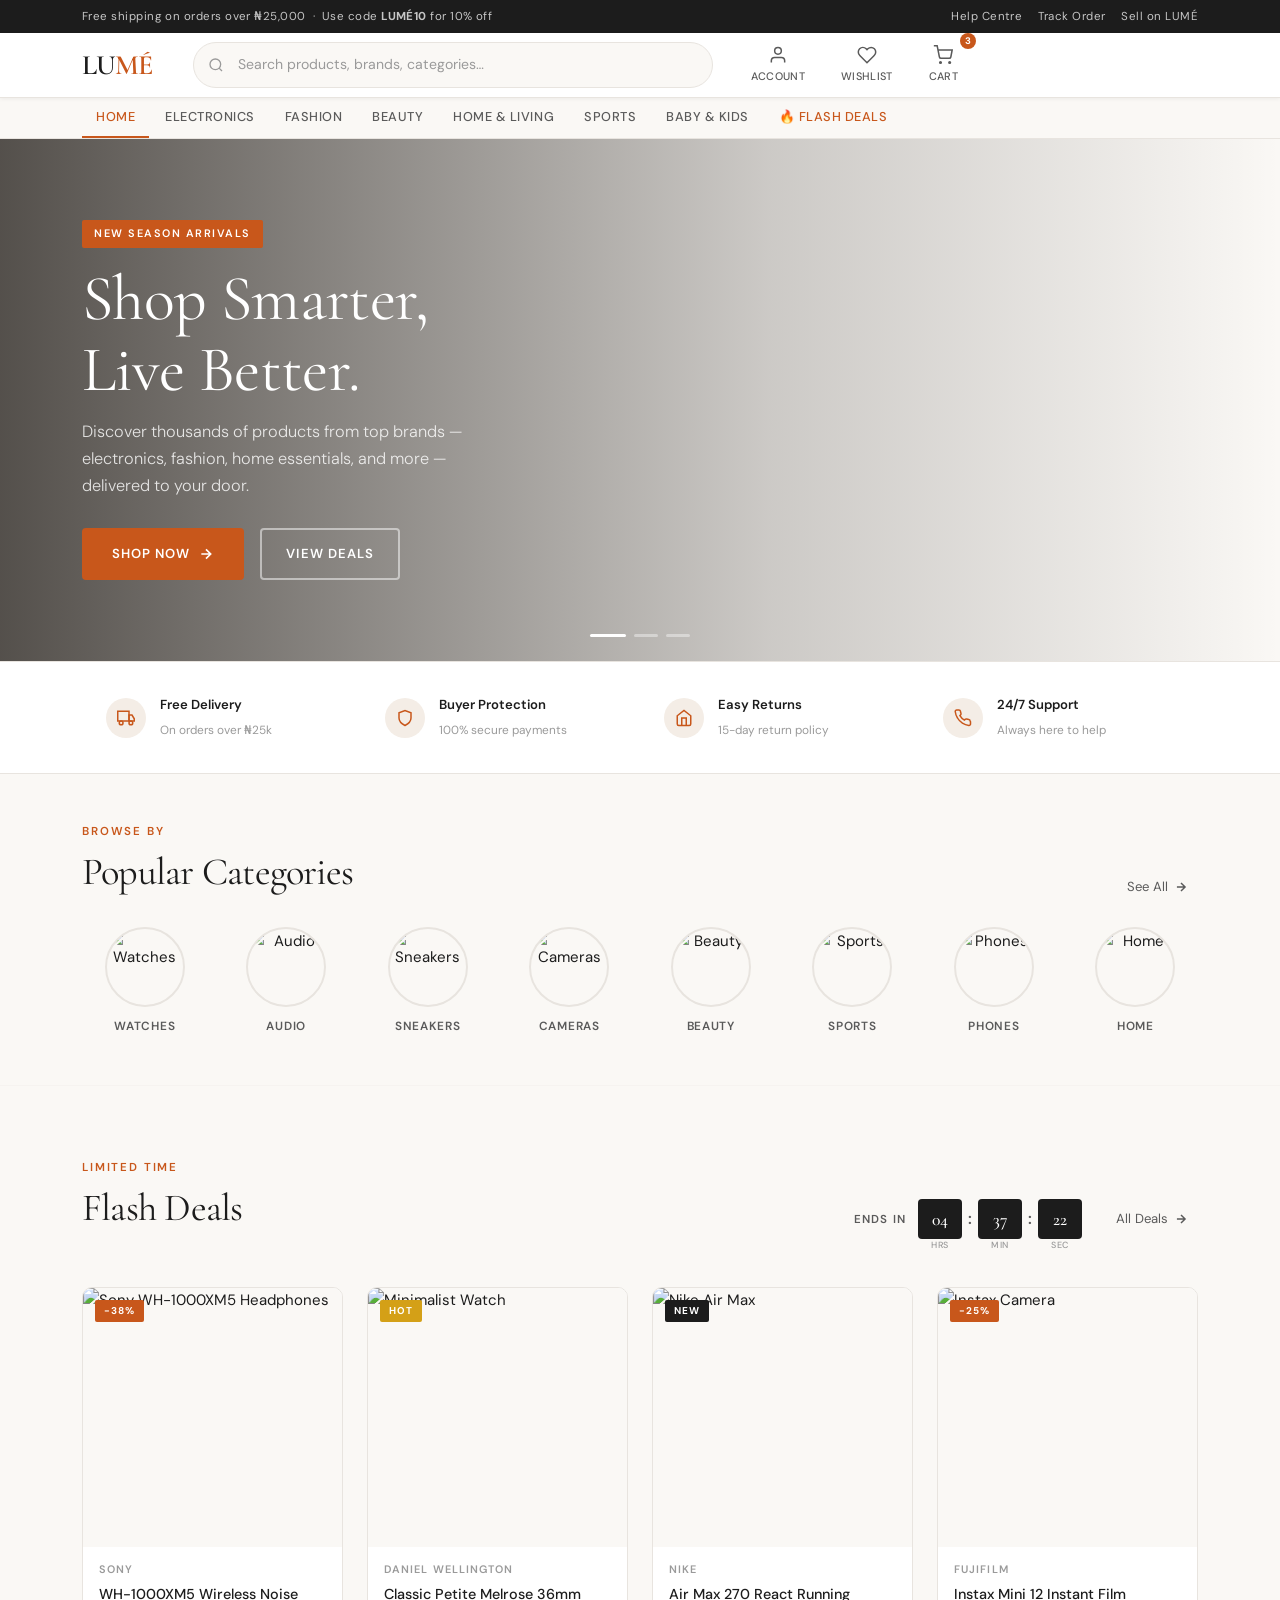
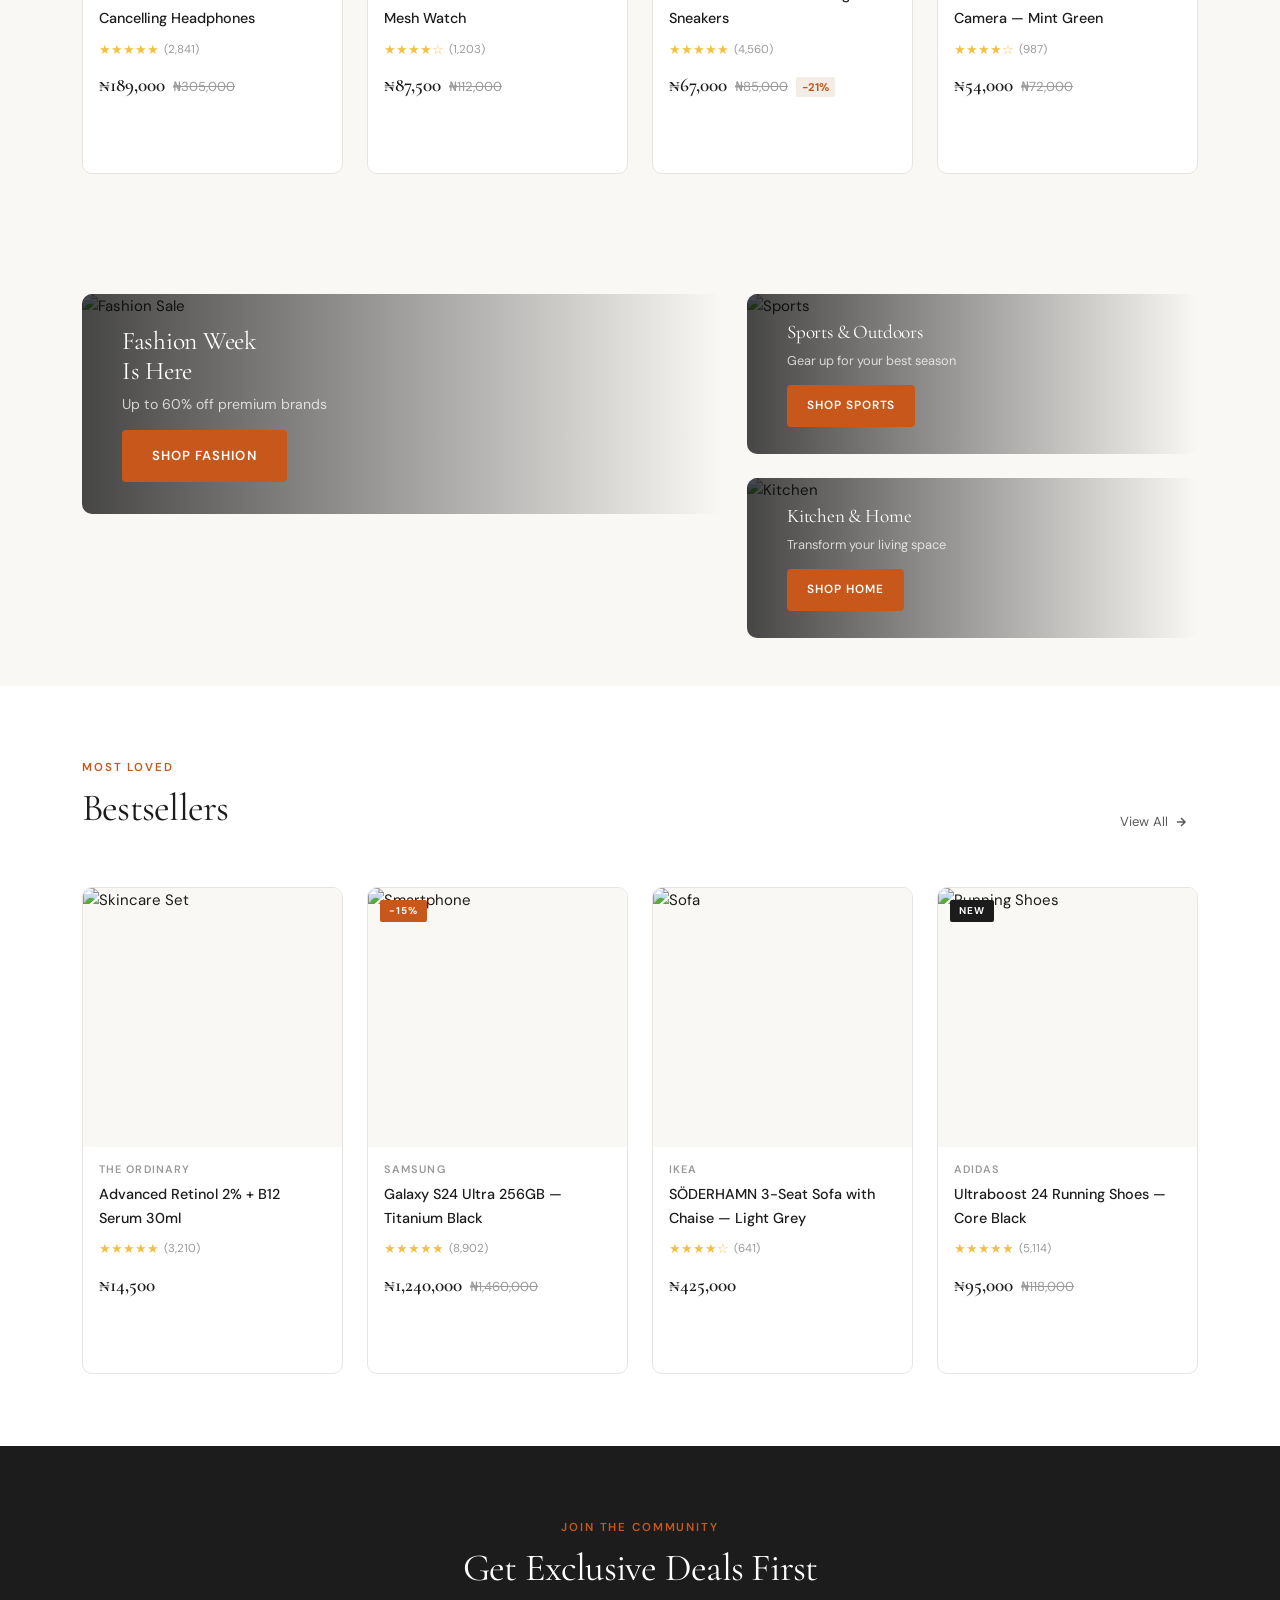
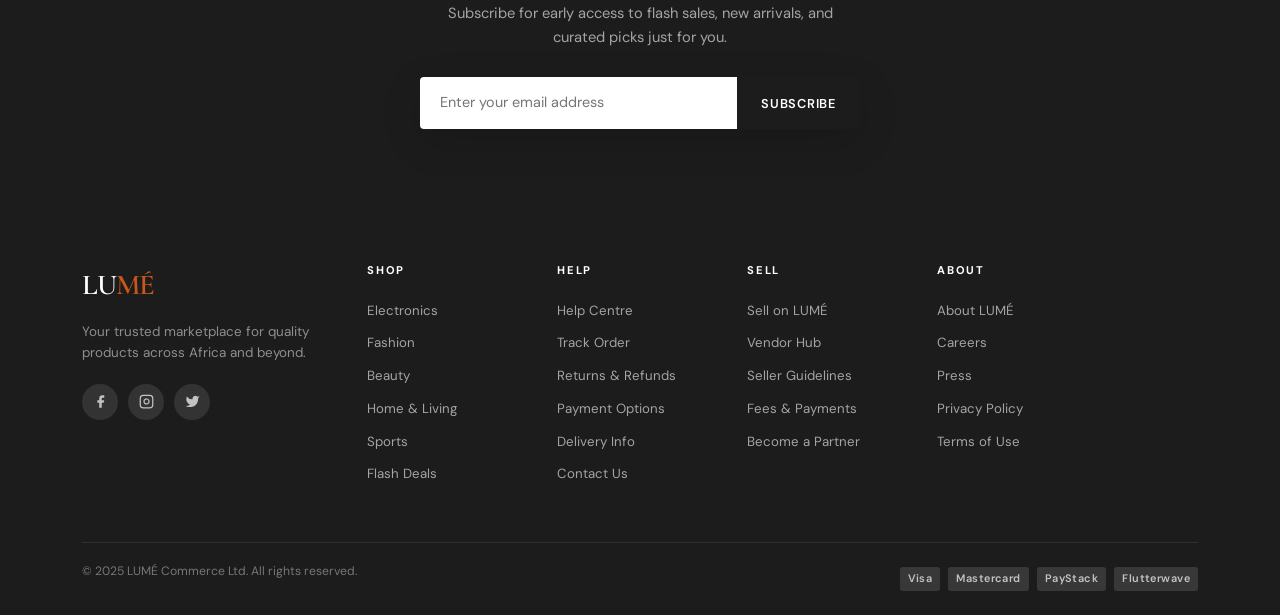
==== index.html @ bc4f08fe "Initial Commit of Store front" ====
<!DOCTYPE html>
<html lang="en">
<head>
  <meta charset="UTF-8" />
  <meta name="viewport" content="width=device-width, initial-scale=1.0" />
  <title>LUMÉ — Shop the World</title>
  <link rel="stylesheet" href="https://cdn.jsdelivr.net/npm/bootstrap@5.3.2/dist/css/bootstrap.min.css" />
  <link rel="stylesheet" href="style.css" />
</head>
<body>

  <!-- ─── TOP BAR ──────────────────────────────── -->
  <div class="top-bar">
    <div class="container">
      <div class="d-flex justify-content-between align-items-center">
        <span>Free shipping on orders over ₦25,000 &nbsp;·&nbsp; Use code <strong>LUMÉ10</strong> for 10% off</span>
        <div class="d-flex gap-3">
          <a href="#">Help Centre</a>
          <a href="#">Track Order</a>
          <a href="#">Sell on LUMÉ</a>
        </div>
      </div>
    </div>
  </div>

  <!-- ─── NAVBAR ───────────────────────────────── -->
  <nav class="navbar">
    <div class="container">
      <div class="navbar-inner w-100">
        <a href="index.html" class="navbar-brand">LU<span>MÉ</span></a>

        <div class="search-wrap">
          <svg class="search-icon" width="16" height="16" viewBox="0 0 24 24" fill="none" stroke="currentColor" stroke-width="2"><circle cx="11" cy="11" r="8"/><path d="m21 21-4.35-4.35"/></svg>
          <input type="search" placeholder="Search products, brands, categories…" />
        </div>

        <div class="nav-actions">
          <a href="#" class="nav-btn">
            <svg width="20" height="20" viewBox="0 0 24 24" fill="none" stroke="currentColor" stroke-width="1.8"><path d="M20 21v-2a4 4 0 0 0-4-4H8a4 4 0 0 0-4 4v2"/><circle cx="12" cy="7" r="4"/></svg>
            <span>Account</span>
          </a>
          <a href="#" class="nav-btn">
            <svg width="20" height="20" viewBox="0 0 24 24" fill="none" stroke="currentColor" stroke-width="1.8"><path d="M20.84 4.61a5.5 5.5 0 0 0-7.78 0L12 5.67l-1.06-1.06a5.5 5.5 0 0 0-7.78 7.78l1.06 1.06L12 21.23l7.78-7.78 1.06-1.06a5.5 5.5 0 0 0 0-7.78z"/></svg>
            <span>Wishlist</span>
          </a>
          <div class="nav-btn-wrap">
            <a href="cart.html" class="nav-btn">
              <svg width="20" height="20" viewBox="0 0 24 24" fill="none" stroke="currentColor" stroke-width="1.8"><circle cx="9" cy="21" r="1"/><circle cx="20" cy="21" r="1"/><path d="M1 1h4l2.68 13.39a2 2 0 0 0 2 1.61h9.72a2 2 0 0 0 2-1.61L23 6H6"/></svg>
              <span>Cart</span>
              <span class="badge">3</span>
            </a>
          </div>
        </div>
      </div>
    </div>
  </nav>

  <!-- ─── NAV MENU ─────────────────────────────── -->
  <div class="nav-menu">
    <div class="container">
      <ul>
        <li><a href="index.html" class="active">Home</a></li>
        <li><a href="products.html">Electronics</a></li>
        <li><a href="products.html">Fashion</a></li>
        <li><a href="products.html">Beauty</a></li>
        <li><a href="products.html">Home & Living</a></li>
        <li><a href="products.html">Sports</a></li>
        <li><a href="products.html">Baby & Kids</a></li>
        <li><a href="products.html" style="color:var(--accent)">🔥 Flash Deals</a></li>
      </ul>
    </div>
  </div>

  <!-- ─── HERO ──────────────────────────────────── -->
  <section class="hero">
    <div class="hero-img" style="background-image: url('https://images.unsplash.com/photo-1441986300917-64674bd600d8?w=1600&q=80')"></div>
    <div class="hero-overlay"></div>
    <div class="container hero-content">
      <div class="col-lg-6 col-md-8">
        <span class="hero-badge">New Season Arrivals</span>
        <h1>Shop Smarter,<br>Live Better.</h1>
        <p>Discover thousands of products from top brands — electronics, fashion, home essentials, and more — delivered to your door.</p>
        <div class="d-flex gap-3 flex-wrap">
          <a href="products.html" class="btn-primary-c">
            Shop Now
            <svg width="16" height="16" viewBox="0 0 24 24" fill="none" stroke="currentColor" stroke-width="2.5"><path d="M5 12h14M12 5l7 7-7 7"/></svg>
          </a>
          <a href="products.html" class="btn-outline-c" style="color:white;border-color:rgba(255,255,255,.5)">View Deals</a>
        </div>
      </div>
    </div>
    <div class="hero-dots">
      <span class="active"></span>
      <span></span>
      <span></span>
    </div>
  </section>

  <!-- ─── FEATURES STRIP ──────────────────────── -->
  <div class="features-strip">
    <div class="container">
      <div class="row g-0">
        <div class="col-6 col-md-3">
          <div class="feature-item">
            <div class="feature-icon">
              <svg width="18" height="18" viewBox="0 0 24 24" fill="none" stroke="currentColor" stroke-width="2"><rect x="1" y="3" width="15" height="13"/><path d="m16 8 4 0 3 5v3h-7V8z"/><circle cx="5.5" cy="18.5" r="2.5"/><circle cx="18.5" cy="18.5" r="2.5"/></svg>
            </div>
            <div class="feature-text">
              <strong>Free Delivery</strong>
              <span>On orders over ₦25k</span>
            </div>
          </div>
        </div>
        <div class="col-6 col-md-3">
          <div class="feature-item">
            <div class="feature-icon">
              <svg width="18" height="18" viewBox="0 0 24 24" fill="none" stroke="currentColor" stroke-width="2"><path d="M12 22s8-4 8-10V5l-8-3-8 3v7c0 6 8 10 8 10z"/></svg>
            </div>
            <div class="feature-text">
              <strong>Buyer Protection</strong>
              <span>100% secure payments</span>
            </div>
          </div>
        </div>
        <div class="col-6 col-md-3">
          <div class="feature-item">
            <div class="feature-icon">
              <svg width="18" height="18" viewBox="0 0 24 24" fill="none" stroke="currentColor" stroke-width="2"><path d="M3 9l9-7 9 7v11a2 2 0 0 1-2 2H5a2 2 0 0 1-2-2z"/><polyline points="9 22 9 12 15 12 15 22"/></svg>
            </div>
            <div class="feature-text">
              <strong>Easy Returns</strong>
              <span>15-day return policy</span>
            </div>
          </div>
        </div>
        <div class="col-6 col-md-3">
          <div class="feature-item">
            <div class="feature-icon">
              <svg width="18" height="18" viewBox="0 0 24 24" fill="none" stroke="currentColor" stroke-width="2"><path d="M22 16.92v3a2 2 0 0 1-2.18 2 19.79 19.79 0 0 1-8.63-3.07A19.5 19.5 0 0 1 4.69 12a19.79 19.79 0 0 1-3.07-8.67A2 2 0 0 1 3.56 1.18h3a2 2 0 0 1 2 1.72c.127.96.361 1.903.7 2.81a2 2 0 0 1-.45 2.11L7.91 8.72a16 16 0 0 0 6 6l.91-.91a2 2 0 0 1 2.11-.45c.907.339 1.85.573 2.81.7a2 2 0 0 1 1.72 2.02z"/></svg>
            </div>
            <div class="feature-text">
              <strong>24/7 Support</strong>
              <span>Always here to help</span>
            </div>
          </div>
        </div>
      </div>
    </div>
  </div>

  <!-- ─── CATEGORIES ──────────────────────────── -->
  <section class="categories-strip">
    <div class="container">
      <div class="d-flex justify-content-between align-items-end mb-4">
        <div>
          <p class="section-label">Browse by</p>
          <h2 class="section-title">Popular Categories</h2>
        </div>
        <a href="products.html" class="btn-ghost">
          See All
          <svg width="14" height="14" viewBox="0 0 24 24" fill="none" stroke="currentColor" stroke-width="2.5"><path d="M5 12h14M12 5l7 7-7 7"/></svg>
        </a>
      </div>
      <div class="row g-3 text-center">
        <div class="col-4 col-sm-3 col-md-2 col-lg-auto flex-grow-1">
          <a href="products.html" class="cat-card">
            <div class="cat-img-wrap">
              <img src="https://images.unsplash.com/photo-1523275335684-37898b6baf30?w=160&q=80" alt="Watches" />
            </div>
            <span class="cat-name">Watches</span>
          </a>
        </div>
        <div class="col-4 col-sm-3 col-md-2 col-lg-auto flex-grow-1">
          <a href="products.html" class="cat-card">
            <div class="cat-img-wrap">
              <img src="https://images.unsplash.com/photo-1505740420928-5e560c06d30e?w=160&q=80" alt="Audio" />
            </div>
            <span class="cat-name">Audio</span>
          </a>
        </div>
        <div class="col-4 col-sm-3 col-md-2 col-lg-auto flex-grow-1">
          <a href="products.html" class="cat-card">
            <div class="cat-img-wrap">
              <img src="https://images.unsplash.com/photo-1542291026-7eec264c27ff?w=160&q=80" alt="Sneakers" />
            </div>
            <span class="cat-name">Sneakers</span>
          </a>
        </div>
        <div class="col-4 col-sm-3 col-md-2 col-lg-auto flex-grow-1">
          <a href="products.html" class="cat-card">
            <div class="cat-img-wrap">
              <img src="https://images.unsplash.com/photo-1526170375885-4d8ecf77b99f?w=160&q=80" alt="Cameras" />
            </div>
            <span class="cat-name">Cameras</span>
          </a>
        </div>
        <div class="col-4 col-sm-3 col-md-2 col-lg-auto flex-grow-1">
          <a href="products.html" class="cat-card">
            <div class="cat-img-wrap">
              <img src="https://images.unsplash.com/photo-1585386959984-a4155224a1ad?w=160&q=80" alt="Beauty" />
            </div>
            <span class="cat-name">Beauty</span>
          </a>
        </div>
        <div class="col-4 col-sm-3 col-md-2 col-lg-auto flex-grow-1">
          <a href="products.html" class="cat-card">
            <div class="cat-img-wrap">
              <img src="https://images.unsplash.com/photo-1491553895911-0055eca6402d?w=160&q=80" alt="Sports" />
            </div>
            <span class="cat-name">Sports</span>
          </a>
        </div>
        <div class="col-4 col-sm-3 col-md-2 col-lg-auto flex-grow-1">
          <a href="products.html" class="cat-card">
            <div class="cat-img-wrap">
              <img src="https://images.unsplash.com/photo-1484704849700-f032a568e944?w=160&q=80" alt="Phones" />
            </div>
            <span class="cat-name">Phones</span>
          </a>
        </div>
        <div class="col-4 col-sm-3 col-md-2 col-lg-auto flex-grow-1">
          <a href="products.html" class="cat-card">
            <div class="cat-img-wrap">
              <img src="https://images.unsplash.com/photo-1555041469-a586c61ea9bc?w=160&q=80" alt="Home" />
            </div>
            <span class="cat-name">Home</span>
          </a>
        </div>
      </div>
    </div>
  </section>

  <hr class="divider" />

  <!-- ─── FLASH DEALS ──────────────────────────── -->
  <section class="section-pad">
    <div class="container">
      <div class="d-flex justify-content-between align-items-end mb-5">
        <div>
          <p class="section-label">Limited time</p>
          <h2 class="section-title">Flash Deals</h2>
        </div>
        <div class="d-flex align-items-center gap-4">
          <div class="deal-timer">
            <span class="deal-timer-label">Ends in</span>
            <div class="timer-box">
              <div class="timer-unit" data-label="hrs">04</div>
              <span class="timer-colon">:</span>
              <div class="timer-unit" data-label="min">37</div>
              <span class="timer-colon">:</span>
              <div class="timer-unit" data-label="sec">22</div>
            </div>
          </div>
          <a href="products.html" class="btn-ghost">
            All Deals
            <svg width="14" height="14" viewBox="0 0 24 24" fill="none" stroke="currentColor" stroke-width="2.5"><path d="M5 12h14M12 5l7 7-7 7"/></svg>
          </a>
        </div>
      </div>

      <div class="row g-4">
        <!-- Card 1 -->
        <div class="col-6 col-md-4 col-lg-3">
          <div class="product-card">
            <div class="product-img-wrap">
              <span class="product-badge badge-sale">-38%</span>
              <a href="#" class="wishlist-btn">
                <svg width="16" height="16" viewBox="0 0 24 24" fill="none" stroke="currentColor" stroke-width="2"><path d="M20.84 4.61a5.5 5.5 0 0 0-7.78 0L12 5.67l-1.06-1.06a5.5 5.5 0 0 0-7.78 7.78l1.06 1.06L12 21.23l7.78-7.78 1.06-1.06a5.5 5.5 0 0 0 0-7.78z"/></svg>
              </a>
              <img src="https://images.unsplash.com/photo-1505740420928-5e560c06d30e?w=480&q=80" alt="Sony WH-1000XM5 Headphones" />
            </div>
            <div class="product-info">
              <p class="product-brand">Sony</p>
              <p class="product-name">WH-1000XM5 Wireless Noise Cancelling Headphones</p>
              <div class="product-rating">
                <div class="stars">★★★★★</div>
                <span class="rating-count">(2,841)</span>
              </div>
              <div class="product-price">
                <span class="price-current">₦189,000</span>
                <span class="price-old">₦305,000</span>
              </div>
              <a href="product-detail.html" class="product-card-btn">View Product</a>
            </div>
          </div>
        </div>

        <!-- Card 2 -->
        <div class="col-6 col-md-4 col-lg-3">
          <div class="product-card">
            <div class="product-img-wrap">
              <span class="product-badge badge-hot">Hot</span>
              <a href="#" class="wishlist-btn">
                <svg width="16" height="16" viewBox="0 0 24 24" fill="none" stroke="currentColor" stroke-width="2"><path d="M20.84 4.61a5.5 5.5 0 0 0-7.78 0L12 5.67l-1.06-1.06a5.5 5.5 0 0 0-7.78 7.78l1.06 1.06L12 21.23l7.78-7.78 1.06-1.06a5.5 5.5 0 0 0 0-7.78z"/></svg>
              </a>
              <img src="https://images.unsplash.com/photo-1523275335684-37898b6baf30?w=480&q=80" alt="Minimalist Watch" />
            </div>
            <div class="product-info">
              <p class="product-brand">Daniel Wellington</p>
              <p class="product-name">Classic Petite Melrose 36mm Mesh Watch</p>
              <div class="product-rating">
                <div class="stars">★★★★☆</div>
                <span class="rating-count">(1,203)</span>
              </div>
              <div class="product-price">
                <span class="price-current">₦87,500</span>
                <span class="price-old">₦112,000</span>
              </div>
              <a href="product-detail.html" class="product-card-btn">View Product</a>
            </div>
          </div>
        </div>

        <!-- Card 3 -->
        <div class="col-6 col-md-4 col-lg-3">
          <div class="product-card">
            <div class="product-img-wrap">
              <span class="product-badge badge-new">New</span>
              <a href="#" class="wishlist-btn">
                <svg width="16" height="16" viewBox="0 0 24 24" fill="none" stroke="currentColor" stroke-width="2"><path d="M20.84 4.61a5.5 5.5 0 0 0-7.78 0L12 5.67l-1.06-1.06a5.5 5.5 0 0 0-7.78 7.78l1.06 1.06L12 21.23l7.78-7.78 1.06-1.06a5.5 5.5 0 0 0 0-7.78z"/></svg>
              </a>
              <img src="https://images.unsplash.com/photo-1542291026-7eec264c27ff?w=480&q=80" alt="Nike Air Max" />
            </div>
            <div class="product-info">
              <p class="product-brand">Nike</p>
              <p class="product-name">Air Max 270 React Running Sneakers</p>
              <div class="product-rating">
                <div class="stars">★★★★★</div>
                <span class="rating-count">(4,560)</span>
              </div>
              <div class="product-price">
                <span class="price-current">₦67,000</span>
                <span class="price-old">₦85,000</span>
                <span class="price-discount">-21%</span>
              </div>
              <a href="product-detail.html" class="product-card-btn">View Product</a>
            </div>
          </div>
        </div>

        <!-- Card 4 -->
        <div class="col-6 col-md-4 col-lg-3">
          <div class="product-card">
            <div class="product-img-wrap">
              <span class="product-badge badge-sale">-25%</span>
              <a href="#" class="wishlist-btn">
                <svg width="16" height="16" viewBox="0 0 24 24" fill="none" stroke="currentColor" stroke-width="2"><path d="M20.84 4.61a5.5 5.5 0 0 0-7.78 0L12 5.67l-1.06-1.06a5.5 5.5 0 0 0-7.78 7.78l1.06 1.06L12 21.23l7.78-7.78 1.06-1.06a5.5 5.5 0 0 0 0-7.78z"/></svg>
              </a>
              <img src="https://images.unsplash.com/photo-1526170375885-4d8ecf77b99f?w=480&q=80" alt="Instax Camera" />
            </div>
            <div class="product-info">
              <p class="product-brand">Fujifilm</p>
              <p class="product-name">Instax Mini 12 Instant Film Camera — Mint Green</p>
              <div class="product-rating">
                <div class="stars">★★★★☆</div>
                <span class="rating-count">(987)</span>
              </div>
              <div class="product-price">
                <span class="price-current">₦54,000</span>
                <span class="price-old">₦72,000</span>
              </div>
              <a href="product-detail.html" class="product-card-btn">View Product</a>
            </div>
          </div>
        </div>
      </div>
    </div>
  </section>

  <!-- ─── PROMO BANNERS ───────────────────────── -->
  <section class="section-pad-sm">
    <div class="container">
      <div class="row g-4">
        <div class="col-md-7">
          <div class="promo-banner">
            <img src="https://images.unsplash.com/photo-1483985988355-763728e1935b?w=900&q=80" alt="Fashion Sale" />
            <div class="promo-overlay">
              <div class="promo-text">
                <h3>Fashion Week<br>Is Here</h3>
                <p>Up to 60% off premium brands</p>
                <a href="products.html" class="btn-primary-c">Shop Fashion</a>
              </div>
            </div>
          </div>
        </div>
        <div class="col-md-5 d-flex flex-column gap-4">
          <div class="promo-banner" style="height:auto;flex:1">
            <img src="https://images.unsplash.com/photo-1491553895911-0055eca6402d?w=600&q=80" alt="Sports" style="height:100%;min-height:160px;object-fit:cover;width:100%" />
            <div class="promo-overlay">
              <div class="promo-text">
                <h3 style="font-size:1.2rem">Sports & Outdoors</h3>
                <p style="font-size:.8rem">Gear up for your best season</p>
                <a href="products.html" class="btn-primary-c" style="padding:9px 18px;font-size:.74rem">Shop Sports</a>
              </div>
            </div>
          </div>
          <div class="promo-banner" style="height:auto;flex:1">
            <img src="https://images.unsplash.com/photo-1556909114-f6e7ad7d3136?w=600&q=80" alt="Kitchen" style="height:100%;min-height:160px;object-fit:cover;width:100%" />
            <div class="promo-overlay">
              <div class="promo-text">
                <h3 style="font-size:1.2rem">Kitchen & Home</h3>
                <p style="font-size:.8rem">Transform your living space</p>
                <a href="products.html" class="btn-primary-c" style="padding:9px 18px;font-size:.74rem">Shop Home</a>
              </div>
            </div>
          </div>
        </div>
      </div>
    </div>
  </section>

  <!-- ─── BESTSELLERS ──────────────────────────── -->
  <section class="section-pad" style="background:var(--white)">
    <div class="container">
      <div class="d-flex justify-content-between align-items-end mb-5">
        <div>
          <p class="section-label">Most loved</p>
          <h2 class="section-title">Bestsellers</h2>
        </div>
        <a href="products.html" class="btn-ghost">
          View All
          <svg width="14" height="14" viewBox="0 0 24 24" fill="none" stroke="currentColor" stroke-width="2.5"><path d="M5 12h14M12 5l7 7-7 7"/></svg>
        </a>
      </div>

      <div class="row g-4">
        <div class="col-6 col-md-4 col-lg-3">
          <div class="product-card">
            <div class="product-img-wrap">
              <img src="https://images.unsplash.com/photo-1585386959984-a4155224a1ad?w=480&q=80" alt="Skincare Set" />
              <a href="#" class="wishlist-btn"><svg width="16" height="16" viewBox="0 0 24 24" fill="none" stroke="currentColor" stroke-width="2"><path d="M20.84 4.61a5.5 5.5 0 0 0-7.78 0L12 5.67l-1.06-1.06a5.5 5.5 0 0 0-7.78 7.78l1.06 1.06L12 21.23l7.78-7.78 1.06-1.06a5.5 5.5 0 0 0 0-7.78z"/></svg></a>
            </div>
            <div class="product-info">
              <p class="product-brand">The Ordinary</p>
              <p class="product-name">Advanced Retinol 2% + B12 Serum 30ml</p>
              <div class="product-rating"><div class="stars">★★★★★</div><span class="rating-count">(3,210)</span></div>
              <div class="product-price"><span class="price-current">₦14,500</span></div>
              <a href="product-detail.html" class="product-card-btn">View Product</a>
            </div>
          </div>
        </div>

        <div class="col-6 col-md-4 col-lg-3">
          <div class="product-card">
            <div class="product-img-wrap">
              <span class="product-badge badge-sale">-15%</span>
              <img src="https://images.unsplash.com/photo-1484704849700-f032a568e944?w=480&q=80" alt="Smartphone" />
              <a href="#" class="wishlist-btn"><svg width="16" height="16" viewBox="0 0 24 24" fill="none" stroke="currentColor" stroke-width="2"><path d="M20.84 4.61a5.5 5.5 0 0 0-7.78 0L12 5.67l-1.06-1.06a5.5 5.5 0 0 0-7.78 7.78l1.06 1.06L12 21.23l7.78-7.78 1.06-1.06a5.5 5.5 0 0 0 0-7.78z"/></svg></a>
            </div>
            <div class="product-info">
              <p class="product-brand">Samsung</p>
              <p class="product-name">Galaxy S24 Ultra 256GB — Titanium Black</p>
              <div class="product-rating"><div class="stars">★★★★★</div><span class="rating-count">(8,902)</span></div>
              <div class="product-price"><span class="price-current">₦1,240,000</span><span class="price-old">₦1,460,000</span></div>
              <a href="product-detail.html" class="product-card-btn">View Product</a>
            </div>
          </div>
        </div>

        <div class="col-6 col-md-4 col-lg-3">
          <div class="product-card">
            <div class="product-img-wrap">
              <img src="https://images.unsplash.com/photo-1555041469-a586c61ea9bc?w=480&q=80" alt="Sofa" />
              <a href="#" class="wishlist-btn"><svg width="16" height="16" viewBox="0 0 24 24" fill="none" stroke="currentColor" stroke-width="2"><path d="M20.84 4.61a5.5 5.5 0 0 0-7.78 0L12 5.67l-1.06-1.06a5.5 5.5 0 0 0-7.78 7.78l1.06 1.06L12 21.23l7.78-7.78 1.06-1.06a5.5 5.5 0 0 0 0-7.78z"/></svg></a>
            </div>
            <div class="product-info">
              <p class="product-brand">IKEA</p>
              <p class="product-name">SÖDERHAMN 3-Seat Sofa with Chaise — Light Grey</p>
              <div class="product-rating"><div class="stars">★★★★☆</div><span class="rating-count">(641)</span></div>
              <div class="product-price"><span class="price-current">₦425,000</span></div>
              <a href="product-detail.html" class="product-card-btn">View Product</a>
            </div>
          </div>
        </div>

        <div class="col-6 col-md-4 col-lg-3">
          <div class="product-card">
            <div class="product-img-wrap">
              <span class="product-badge badge-new">New</span>
              <img src="https://images.unsplash.com/photo-1491553895911-0055eca6402d?w=480&q=80" alt="Running Shoes" />
              <a href="#" class="wishlist-btn"><svg width="16" height="16" viewBox="0 0 24 24" fill="none" stroke="currentColor" stroke-width="2"><path d="M20.84 4.61a5.5 5.5 0 0 0-7.78 0L12 5.67l-1.06-1.06a5.5 5.5 0 0 0-7.78 7.78l1.06 1.06L12 21.23l7.78-7.78 1.06-1.06a5.5 5.5 0 0 0 0-7.78z"/></svg></a>
            </div>
            <div class="product-info">
              <p class="product-brand">Adidas</p>
              <p class="product-name">Ultraboost 24 Running Shoes — Core Black</p>
              <div class="product-rating"><div class="stars">★★★★★</div><span class="rating-count">(5,114)</span></div>
              <div class="product-price"><span class="price-current">₦95,000</span><span class="price-old">₦118,000</span></div>
              <a href="product-detail.html" class="product-card-btn">View Product</a>
            </div>
          </div>
        </div>
      </div>
    </div>
  </section>

  <!-- ─── NEWSLETTER ──────────────────────────── -->
  <section class="section-pad" style="background:var(--charcoal)">
    <div class="container text-center">
      <p class="section-label" style="color:var(--accent)">Join the community</p>
      <h2 class="section-title" style="color:white;margin-bottom:10px">Get Exclusive Deals First</h2>
      <p style="color:rgba(255,255,255,.6);max-width:420px;margin:0 auto 28px;font-size:.92rem">Subscribe for early access to flash sales, new arrivals, and curated picks just for you.</p>
      <div class="d-flex justify-content-center">
        <div style="display:flex;gap:0;max-width:440px;width:100%;border-radius:var(--radius);overflow:hidden;box-shadow:var(--shadow-lg)">
          <input type="email" placeholder="Enter your email address" style="flex:1;padding:14px 20px;border:none;font-family:var(--font-body);font-size:.9rem;outline:none;background:white;" />
          <button class="coupon-btn" style="border-radius:0;padding:14px 24px;font-size:.8rem">Subscribe</button>
        </div>
      </div>
    </div>
  </section>

  <!-- ─── FOOTER ───────────────────────────────── -->
  <footer class="footer">
    <div class="container">
      <div class="row g-4">
        <div class="col-12 col-md-4 col-lg-3">
          <div class="footer-brand">LU<span>MÉ</span></div>
          <p class="footer-tagline">Your trusted marketplace for quality products across Africa and beyond.</p>
          <div class="footer-social">
            <a href="#" class="social-btn">
              <svg width="15" height="15" viewBox="0 0 24 24" fill="currentColor"><path d="M18 2h-3a5 5 0 0 0-5 5v3H7v4h3v8h4v-8h3l1-4h-4V7a1 1 0 0 1 1-1h3z"/></svg>
            </a>
            <a href="#" class="social-btn">
              <svg width="15" height="15" viewBox="0 0 24 24" fill="none" stroke="currentColor" stroke-width="2"><rect x="2" y="2" width="20" height="20" rx="5" ry="5"/><path d="M16 11.37A4 4 0 1 1 12.63 8 4 4 0 0 1 16 11.37z"/><line x1="17.5" y1="6.5" x2="17.51" y2="6.5"/></svg>
            </a>
            <a href="#" class="social-btn">
              <svg width="15" height="15" viewBox="0 0 24 24" fill="currentColor"><path d="M23 3a10.9 10.9 0 0 1-3.14 1.53 4.48 4.48 0 0 0-7.86 3v1A10.66 10.66 0 0 1 3 4s-4 9 5 13a11.64 11.64 0 0 1-7 2c9 5 20 0 20-11.5a4.5 4.5 0 0 0-.08-.83A7.72 7.72 0 0 0 23 3z"/></svg>
            </a>
          </div>
        </div>
        <div class="col-6 col-md-2">
          <p class="footer-heading">Shop</p>
          <ul class="footer-links">
            <li><a href="products.html">Electronics</a></li>
            <li><a href="products.html">Fashion</a></li>
            <li><a href="products.html">Beauty</a></li>
            <li><a href="products.html">Home & Living</a></li>
            <li><a href="products.html">Sports</a></li>
            <li><a href="products.html">Flash Deals</a></li>
          </ul>
        </div>
        <div class="col-6 col-md-2">
          <p class="footer-heading">Help</p>
          <ul class="footer-links">
            <li><a href="#">Help Centre</a></li>
            <li><a href="#">Track Order</a></li>
            <li><a href="#">Returns & Refunds</a></li>
            <li><a href="#">Payment Options</a></li>
            <li><a href="#">Delivery Info</a></li>
            <li><a href="#">Contact Us</a></li>
          </ul>
        </div>
        <div class="col-6 col-md-2">
          <p class="footer-heading">Sell</p>
          <ul class="footer-links">
            <li><a href="#">Sell on LUMÉ</a></li>
            <li><a href="#">Vendor Hub</a></li>
            <li><a href="#">Seller Guidelines</a></li>
            <li><a href="#">Fees & Payments</a></li>
            <li><a href="#">Become a Partner</a></li>
          </ul>
        </div>
        <div class="col-6 col-md-2">
          <p class="footer-heading">About</p>
          <ul class="footer-links">
            <li><a href="#">About LUMÉ</a></li>
            <li><a href="#">Careers</a></li>
            <li><a href="#">Press</a></li>
            <li><a href="#">Privacy Policy</a></li>
            <li><a href="#">Terms of Use</a></li>
          </ul>
        </div>
      </div>
      <div class="footer-bottom">
        <p>&copy; 2025 LUMÉ Commerce Ltd. All rights reserved.</p>
        <div class="footer-payments">
          <span class="payment-badge">Visa</span>
          <span class="payment-badge">Mastercard</span>
          <span class="payment-badge">PayStack</span>
          <span class="payment-badge">Flutterwave</span>
        </div>
      </div>
    </div>
  </footer>

</body>
</html>
---- style.css ----
/* =========================================
   LUMÉ — Elegant E-Commerce Stylesheet
   ========================================= */

@import url('https://fonts.googleapis.com/css2?family=Cormorant+Garamond:wght@300;400;500;600&family=DM+Sans:wght@300;400;500;600&display=swap');

/* ── CSS Variables ─────────────────────── */
:root {
  --cream:       #FAF8F5;
  --white:       #FFFFFF;
  --charcoal:    #1C1C1C;
  --mid:         #5A5A5A;
  --muted:       #9A9A9A;
  --border:      #E8E4DF;
  --accent:      #C8571B;
  --accent-soft: #F4EDE6;
  --accent-dark: #9E3F0E;
  --success:     #2A7A4B;
  --font-display: 'Cormorant Garamond', Georgia, serif;
  --font-body:    'DM Sans', sans-serif;
  --radius:       4px;
  --radius-lg:    10px;
  --shadow-sm:    0 1px 4px rgba(0,0,0,.06);
  --shadow-md:    0 4px 16px rgba(0,0,0,.10);
  --shadow-lg:    0 12px 40px rgba(0,0,0,.14);
  --transition:   all .25s ease;
}

/* ── Reset & Base ──────────────────────── */
*, *::before, *::after { box-sizing: border-box; margin: 0; padding: 0; }
html { scroll-behavior: smooth; }

body {
  font-family: var(--font-body);
  background: var(--cream);
  color: var(--charcoal);
  font-size: 15px;
  line-height: 1.65;
  -webkit-font-smoothing: antialiased;
}

a { color: inherit; text-decoration: none; transition: var(--transition); }
a:hover { color: var(--accent); }
img { display: block; max-width: 100%; }
ul { list-style: none; padding: 0; margin: 0; }
h1, h2, h3, h4, h5 {
  font-family: var(--font-display);
  font-weight: 500;
  line-height: 1.2;
  letter-spacing: -.01em;
}

/* ── Utility ──────────────────────────── */
.text-accent   { color: var(--accent); }
.text-muted-c  { color: var(--muted); }
.text-mid      { color: var(--mid); }
.bg-cream      { background: var(--cream); }
.bg-white      { background: var(--white); }
.section-pad   { padding: 72px 0; }
.section-pad-sm{ padding: 48px 0; }
.divider       { border: none; border-top: 1px solid var(--border); margin: 0; }

.section-title {
  font-family: var(--font-display);
  font-size: clamp(1.8rem, 3vw, 2.4rem);
  font-weight: 400;
  letter-spacing: -.02em;
  color: var(--charcoal);
}
.section-label {
  font-size: .72rem;
  font-weight: 600;
  letter-spacing: .16em;
  text-transform: uppercase;
  color: var(--accent);
  margin-bottom: 8px;
}

/* ── Scrollbar ────────────────────────── */
::-webkit-scrollbar { width: 5px; }
::-webkit-scrollbar-track { background: var(--cream); }
::-webkit-scrollbar-thumb { background: var(--border); border-radius: 99px; }

/* =============================================
   TOP BAR
   ============================================= */
.top-bar {
  background: var(--charcoal);
  color: rgba(255,255,255,.75);
  font-size: .72rem;
  letter-spacing: .04em;
  padding: 7px 0;
}
.top-bar a { color: rgba(255,255,255,.75); }
.top-bar a:hover { color: #fff; }

/* =============================================
   NAVBAR
   ============================================= */
.navbar {
  background: var(--white) !important;
  border-bottom: 1px solid var(--border);
  padding: 0 !important;
  position: sticky;
  top: 0;
  z-index: 1000;
  box-shadow: var(--shadow-sm);
}
.navbar-inner {
  height: 64px;
  display: flex;
  align-items: center;
  gap: 24px;
}
.navbar-brand {
  font-family: var(--font-display);
  font-size: 1.75rem;
  font-weight: 600;
  color: var(--charcoal) !important;
  letter-spacing: -.03em;
  flex-shrink: 0;
}
.navbar-brand span { color: var(--accent); }

/* Search bar */
.search-wrap {
  flex: 1;
  max-width: 520px;
  position: relative;
}
.search-wrap input {
  width: 100%;
  padding: 10px 16px 10px 44px;
  border: 1.5px solid var(--border);
  border-radius: 99px;
  background: var(--cream);
  font-family: var(--font-body);
  font-size: .88rem;
  color: var(--charcoal);
  outline: none;
  transition: var(--transition);
}
.search-wrap input:focus {
  border-color: var(--accent);
  background: var(--white);
  box-shadow: 0 0 0 3px rgba(200,87,27,.1);
}
.search-wrap input::placeholder { color: var(--muted); }
.search-icon {
  position: absolute;
  left: 15px;
  top: 50%;
  transform: translateY(-50%);
  color: var(--muted);
  pointer-events: none;
}

/* Nav actions */
.nav-actions { display: flex; align-items: center; gap: 8px; flex-shrink: 0; }
.nav-btn {
  display: flex;
  flex-direction: column;
  align-items: center;
  gap: 2px;
  padding: 8px 14px;
  border-radius: var(--radius);
  color: var(--mid);
  font-size: .68rem;
  font-weight: 500;
  letter-spacing: .03em;
  text-transform: uppercase;
  white-space: nowrap;
  transition: var(--transition);
}
.nav-btn:hover { background: var(--accent-soft); color: var(--accent); }
.nav-btn svg { margin-bottom: 1px; }
.nav-btn .badge {
  position: absolute;
  top: -4px;
  right: -4px;
  background: var(--accent);
  color: white;
  font-size: .6rem;
  width: 16px;
  height: 16px;
  border-radius: 50%;
  display: flex;
  align-items: center;
  justify-content: center;
  font-weight: 700;
}
.nav-btn-wrap { position: relative; }

/* Nav menu */
.nav-menu {
  background: var(--cream);
  border-bottom: 1px solid var(--border);
}
.nav-menu ul {
  display: flex;
  align-items: center;
  gap: 2px;
  padding: 0;
  height: 40px;
}
.nav-menu ul li a {
  font-size: .8rem;
  font-weight: 500;
  letter-spacing: .04em;
  text-transform: uppercase;
  padding: 0 14px;
  height: 40px;
  display: flex;
  align-items: center;
  color: var(--mid);
  border-bottom: 2px solid transparent;
  transition: var(--transition);
}
.nav-menu ul li a:hover,
.nav-menu ul li a.active {
  color: var(--accent);
  border-bottom-color: var(--accent);
}

/* =============================================
   HERO
   ============================================= */
.hero {
  position: relative;
  height: clamp(440px, 58vh, 640px);
  overflow: hidden;
}
.hero-img {
  position: absolute;
  inset: 0;
  background-size: cover;
  background-position: center;
  transition: transform 6s ease;
}
.hero:hover .hero-img { transform: scale(1.03); }
.hero-overlay {
  position: absolute;
  inset: 0;
  background: linear-gradient(to right, rgba(20,15,10,.72) 0%, rgba(20,15,10,.2) 60%, transparent 100%);
}
.hero-content {
  position: relative;
  z-index: 2;
  height: 100%;
  display: flex;
  align-items: center;
}
.hero-badge {
  display: inline-block;
  background: var(--accent);
  color: white;
  font-size: .68rem;
  font-weight: 600;
  letter-spacing: .14em;
  text-transform: uppercase;
  padding: 5px 12px;
  border-radius: 2px;
  margin-bottom: 16px;
}
.hero h1 {
  font-family: var(--font-display);
  font-size: clamp(2.4rem, 5vw, 4rem);
  font-weight: 400;
  color: white;
  line-height: 1.1;
  margin-bottom: 14px;
}
.hero p {
  color: rgba(255,255,255,.82);
  font-size: 1.02rem;
  font-weight: 300;
  margin-bottom: 28px;
  max-width: 380px;
}
.hero-dots {
  position: absolute;
  bottom: 24px;
  left: 50%;
  transform: translateX(-50%);
  display: flex;
  gap: 8px;
  z-index: 2;
}
.hero-dots span {
  width: 24px;
  height: 3px;
  border-radius: 2px;
  background: rgba(255,255,255,.4);
}
.hero-dots span.active { background: white; width: 36px; }

/* =============================================
   BUTTONS
   ============================================= */
.btn-primary-c {
  display: inline-flex;
  align-items: center;
  gap: 8px;
  background: var(--accent);
  color: white;
  font-family: var(--font-body);
  font-size: .82rem;
  font-weight: 600;
  letter-spacing: .08em;
  text-transform: uppercase;
  padding: 13px 28px;
  border-radius: var(--radius);
  border: 2px solid var(--accent);
  cursor: pointer;
  transition: var(--transition);
}
.btn-primary-c:hover {
  background: var(--accent-dark);
  border-color: var(--accent-dark);
  color: white;
  transform: translateY(-1px);
  box-shadow: 0 6px 20px rgba(200,87,27,.35);
}
.btn-outline-c {
  display: inline-flex;
  align-items: center;
  gap: 8px;
  background: transparent;
  color: var(--charcoal);
  font-family: var(--font-body);
  font-size: .82rem;
  font-weight: 600;
  letter-spacing: .08em;
  text-transform: uppercase;
  padding: 11px 24px;
  border-radius: var(--radius);
  border: 2px solid var(--border);
  cursor: pointer;
  transition: var(--transition);
}
.btn-outline-c:hover {
  border-color: var(--charcoal);
  color: var(--charcoal);
}
.btn-ghost {
  background: none;
  border: none;
  color: var(--mid);
  font-size: .82rem;
  cursor: pointer;
  display: flex;
  align-items: center;
  gap: 6px;
  padding: 6px 10px;
  border-radius: var(--radius);
  transition: var(--transition);
}
.btn-ghost:hover { background: var(--accent-soft); color: var(--accent); }

/* =============================================
   CATEGORIES
   ============================================= */
.categories-strip { padding: 48px 0; }
.cat-card {
  display: flex;
  flex-direction: column;
  align-items: center;
  gap: 10px;
  text-decoration: none;
  transition: var(--transition);
}
.cat-card:hover { transform: translateY(-4px); }
.cat-img-wrap {
  width: 80px;
  height: 80px;
  border-radius: 50%;
  overflow: hidden;
  border: 2px solid var(--border);
  transition: var(--transition);
}
.cat-card:hover .cat-img-wrap {
  border-color: var(--accent);
  box-shadow: 0 0 0 4px var(--accent-soft);
}
.cat-img-wrap img {
  width: 100%;
  height: 100%;
  object-fit: cover;
}
.cat-name {
  font-size: .74rem;
  font-weight: 600;
  letter-spacing: .06em;
  text-transform: uppercase;
  color: var(--mid);
  text-align: center;
}
.cat-card:hover .cat-name { color: var(--accent); }

/* =============================================
   PRODUCT CARDS
   ============================================= */
.product-card {
  background: var(--white);
  border-radius: var(--radius-lg);
  overflow: hidden;
  border: 1px solid var(--border);
  transition: var(--transition);
  position: relative;
  display: flex;
  flex-direction: column;
}
.product-card:hover {
  border-color: transparent;
  box-shadow: var(--shadow-lg);
  transform: translateY(-4px);
}
.product-img-wrap {
  aspect-ratio: 1 / 1;
  overflow: hidden;
  position: relative;
  background: var(--cream);
}
.product-img-wrap img {
  width: 100%;
  height: 100%;
  object-fit: cover;
  transition: transform .5s ease;
}
.product-card:hover .product-img-wrap img { transform: scale(1.06); }

/* Badges on card */
.product-badge {
  position: absolute;
  top: 12px;
  left: 12px;
  font-size: .62rem;
  font-weight: 700;
  letter-spacing: .1em;
  text-transform: uppercase;
  padding: 3px 9px;
  border-radius: 2px;
  z-index: 1;
}
.badge-sale { background: var(--accent); color: white; }
.badge-new  { background: var(--charcoal); color: white; }
.badge-hot  { background: #D4A017; color: white; }

/* Wishlist on card */
.wishlist-btn {
  position: absolute;
  top: 10px;
  right: 10px;
  width: 34px;
  height: 34px;
  background: white;
  border-radius: 50%;
  display: flex;
  align-items: center;
  justify-content: center;
  box-shadow: var(--shadow-sm);
  z-index: 1;
  color: var(--muted);
  transition: var(--transition);
  opacity: 0;
}
.product-card:hover .wishlist-btn { opacity: 1; }
.wishlist-btn:hover { color: var(--accent); transform: scale(1.1); }

.product-info { padding: 14px 16px 18px; flex: 1; display: flex; flex-direction: column; }
.product-brand {
  font-size: .68rem;
  font-weight: 600;
  letter-spacing: .1em;
  text-transform: uppercase;
  color: var(--muted);
  margin-bottom: 4px;
}
.product-name {
  font-size: .9rem;
  font-weight: 500;
  color: var(--charcoal);
  margin-bottom: 8px;
  flex: 1;
  display: -webkit-box;
  -webkit-line-clamp: 2;
  -webkit-box-orient: vertical;
  overflow: hidden;
}
.product-rating { display: flex; align-items: center; gap: 5px; margin-bottom: 10px; }
.stars { display: flex; gap: 2px; color: #F4C043; font-size: .8rem; }
.rating-count { font-size: .72rem; color: var(--muted); }
.product-price { display: flex; align-items: baseline; gap: 8px; }
.price-current {
  font-family: var(--font-display);
  font-size: 1.2rem;
  font-weight: 600;
  color: var(--charcoal);
}
.price-old {
  font-size: .82rem;
  color: var(--muted);
  text-decoration: line-through;
}
.price-discount {
  font-size: .7rem;
  font-weight: 700;
  color: var(--accent);
  background: var(--accent-soft);
  padding: 1px 6px;
  border-radius: 2px;
}
.product-card-btn {
  display: block;
  text-align: center;
  background: var(--charcoal);
  color: white;
  font-size: .74rem;
  font-weight: 600;
  letter-spacing: .1em;
  text-transform: uppercase;
  padding: 10px;
  border-radius: var(--radius);
  margin-top: 14px;
  transition: var(--transition);
  transform: translateY(8px);
  opacity: 0;
}
.product-card:hover .product-card-btn {
  transform: translateY(0);
  opacity: 1;
}
.product-card-btn:hover { background: var(--accent); color: white; }

/* =============================================
   BANNER STRIP
   ============================================= */
.promo-banner {
  border-radius: var(--radius-lg);
  overflow: hidden;
  position: relative;
  height: 220px;
}
.promo-banner img {
  width: 100%;
  height: 100%;
  object-fit: cover;
}
.promo-overlay {
  position: absolute;
  inset: 0;
  background: linear-gradient(to right, rgba(10,10,10,.75), transparent);
  display: flex;
  align-items: center;
  padding: 0 40px;
}
.promo-text h3 {
  font-family: var(--font-display);
  font-size: 1.6rem;
  color: white;
  font-weight: 400;
  margin-bottom: 6px;
}
.promo-text p { color: rgba(255,255,255,.75); font-size: .88rem; margin-bottom: 14px; }

/* =============================================
   DEAL TIMER
   ============================================= */
.deal-timer {
  display: flex;
  align-items: center;
  gap: 12px;
}
.deal-timer-label {
  font-size: .72rem;
  font-weight: 600;
  letter-spacing: .1em;
  text-transform: uppercase;
  color: var(--mid);
}
.timer-box {
  display: flex;
  gap: 6px;
}
.timer-unit {
  background: var(--charcoal);
  color: white;
  font-family: var(--font-display);
  font-size: 1.1rem;
  font-weight: 500;
  width: 44px;
  height: 40px;
  display: flex;
  align-items: center;
  justify-content: center;
  border-radius: var(--radius);
  position: relative;
}
.timer-unit::after {
  content: attr(data-label);
  position: absolute;
  bottom: -14px;
  left: 50%;
  transform: translateX(-50%);
  font-size: .56rem;
  font-family: var(--font-body);
  letter-spacing: .08em;
  text-transform: uppercase;
  color: var(--muted);
  white-space: nowrap;
}
.timer-colon {
  font-size: 1rem;
  font-weight: 600;
  color: var(--mid);
  align-self: center;
}

/* =============================================
   FEATURES STRIP
   ============================================= */
.features-strip {
  background: var(--white);
  border-top: 1px solid var(--border);
  border-bottom: 1px solid var(--border);
  padding: 32px 0;
}
.feature-item {
  display: flex;
  align-items: center;
  gap: 14px;
  padding: 0 24px;
  border-right: 1px solid var(--border);
}
.feature-item:last-child { border-right: none; }
.feature-icon {
  width: 40px;
  height: 40px;
  background: var(--accent-soft);
  border-radius: 50%;
  display: flex;
  align-items: center;
  justify-content: center;
  color: var(--accent);
  flex-shrink: 0;
}
.feature-text strong {
  display: block;
  font-size: .82rem;
  font-weight: 600;
  color: var(--charcoal);
  margin-bottom: 1px;
}
.feature-text span { font-size: .74rem; color: var(--muted); }

/* =============================================
   PRODUCT LISTING PAGE
   ============================================= */
.page-header {
  background: var(--white);
  border-bottom: 1px solid var(--border);
  padding: 28px 0;
}
.page-header h1 {
  font-family: var(--font-display);
  font-size: clamp(1.5rem, 3vw, 2rem);
  font-weight: 400;
}
.breadcrumb-c { display: flex; align-items: center; gap: 6px; font-size: .78rem; color: var(--muted); }
.breadcrumb-c a { color: var(--muted); }
.breadcrumb-c a:hover { color: var(--accent); }
.breadcrumb-sep { color: var(--border); }

/* Sidebar */
.filter-sidebar {
  background: var(--white);
  border: 1px solid var(--border);
  border-radius: var(--radius-lg);
  padding: 24px;
}
.filter-section { margin-bottom: 28px; }
.filter-section:last-child { margin-bottom: 0; }
.filter-title {
  font-size: .74rem;
  font-weight: 700;
  letter-spacing: .12em;
  text-transform: uppercase;
  color: var(--charcoal);
  margin-bottom: 14px;
  padding-bottom: 10px;
  border-bottom: 1px solid var(--border);
}
.filter-option { display: flex; align-items: center; gap: 8px; margin-bottom: 8px; }
.filter-option input[type="checkbox"] {
  accent-color: var(--accent);
  width: 15px;
  height: 15px;
  cursor: pointer;
}
.filter-option label {
  font-size: .84rem;
  color: var(--mid);
  cursor: pointer;
  flex: 1;
}
.filter-option label:hover { color: var(--accent); }
.filter-option .filter-count {
  font-size: .72rem;
  color: var(--muted);
  background: var(--cream);
  padding: 1px 7px;
  border-radius: 99px;
}

/* Price range */
.price-inputs { display: flex; align-items: center; gap: 8px; margin-top: 10px; }
.price-input {
  flex: 1;
  padding: 8px 10px;
  border: 1.5px solid var(--border);
  border-radius: var(--radius);
  font-family: var(--font-body);
  font-size: .8rem;
  color: var(--charcoal);
  background: var(--cream);
  outline: none;
}
.price-input:focus { border-color: var(--accent); background: white; }
.price-sep { color: var(--muted); font-size: .82rem; }

/* Color swatches */
.color-swatches { display: flex; flex-wrap: wrap; gap: 7px; margin-top: 8px; }
.color-swatch {
  width: 26px;
  height: 26px;
  border-radius: 50%;
  border: 2px solid var(--border);
  cursor: pointer;
  transition: var(--transition);
}
.color-swatch:hover, .color-swatch.active {
  transform: scale(1.15);
  box-shadow: 0 0 0 2px white, 0 0 0 4px var(--accent);
}

/* Sort toolbar */
.sort-bar {
  background: var(--white);
  border: 1px solid var(--border);
  border-radius: var(--radius-lg);
  padding: 12px 20px;
  display: flex;
  align-items: center;
  justify-content: space-between;
  margin-bottom: 24px;
}
.sort-label { font-size: .8rem; color: var(--mid); }
.sort-options { display: flex; gap: 4px; }
.sort-btn {
  font-size: .78rem;
  font-weight: 500;
  padding: 5px 12px;
  border-radius: var(--radius);
  color: var(--mid);
  border: 1.5px solid transparent;
  cursor: pointer;
  transition: var(--transition);
  background: none;
}
.sort-btn:hover { border-color: var(--border); color: var(--charcoal); }
.sort-btn.active { background: var(--accent-soft); color: var(--accent); border-color: var(--accent); }

.results-count { font-size: .82rem; color: var(--muted); }

/* =============================================
   PRODUCT DETAIL PAGE
   ============================================= */
.detail-gallery {
  position: sticky;
  top: 80px;
}
.main-img-wrap {
  border-radius: var(--radius-lg);
  overflow: hidden;
  border: 1px solid var(--border);
  background: var(--cream);
  aspect-ratio: 1/1;
  margin-bottom: 12px;
}
.main-img-wrap img {
  width: 100%;
  height: 100%;
  object-fit: cover;
  transition: transform .5s ease;
}
.main-img-wrap:hover img { transform: scale(1.06); }

.thumb-row { display: flex; gap: 10px; }
.thumb {
  flex: 1;
  aspect-ratio: 1/1;
  border-radius: var(--radius);
  overflow: hidden;
  border: 2px solid var(--border);
  cursor: pointer;
  transition: var(--transition);
}
.thumb:hover, .thumb.active { border-color: var(--accent); }
.thumb img { width: 100%; height: 100%; object-fit: cover; }

.detail-info { padding-left: 8px; }
.detail-category {
  font-size: .72rem;
  font-weight: 600;
  letter-spacing: .14em;
  text-transform: uppercase;
  color: var(--accent);
  margin-bottom: 8px;
}
.detail-title {
  font-family: var(--font-display);
  font-size: clamp(1.6rem, 3vw, 2.2rem);
  font-weight: 400;
  color: var(--charcoal);
  line-height: 1.2;
  margin-bottom: 12px;
}
.detail-rating { display: flex; align-items: center; gap: 10px; margin-bottom: 18px; }
.detail-rating .stars { font-size: .95rem; }
.detail-rating .count { font-size: .82rem; color: var(--muted); }
.detail-rating .reviews-link { font-size: .82rem; color: var(--accent); text-decoration: underline; }

.detail-price-wrap {
  display: flex;
  align-items: baseline;
  gap: 12px;
  margin-bottom: 20px;
  padding: 16px 0;
  border-top: 1px solid var(--border);
  border-bottom: 1px solid var(--border);
}
.detail-price {
  font-family: var(--font-display);
  font-size: 2rem;
  font-weight: 500;
  color: var(--charcoal);
}
.detail-price-old { font-size: 1rem; color: var(--muted); text-decoration: line-through; }
.detail-discount {
  background: var(--accent);
  color: white;
  font-size: .72rem;
  font-weight: 700;
  padding: 3px 9px;
  border-radius: 2px;
}

/* Variants */
.option-title {
  font-size: .74rem;
  font-weight: 700;
  letter-spacing: .1em;
  text-transform: uppercase;
  color: var(--charcoal);
  margin-bottom: 10px;
}
.size-options { display: flex; flex-wrap: wrap; gap: 8px; margin-bottom: 20px; }
.size-btn {
  padding: 8px 18px;
  border: 1.5px solid var(--border);
  border-radius: var(--radius);
  font-size: .84rem;
  font-weight: 500;
  color: var(--mid);
  cursor: pointer;
  transition: var(--transition);
  background: var(--white);
}
.size-btn:hover { border-color: var(--accent); color: var(--accent); }
.size-btn.active { border-color: var(--charcoal); background: var(--charcoal); color: white; }

.qty-wrap { display: flex; align-items: center; gap: 12px; margin-bottom: 24px; }
.qty-label { font-size: .74rem; font-weight: 700; letter-spacing: .1em; text-transform: uppercase; color: var(--charcoal); }
.qty-control { display: flex; align-items: center; border: 1.5px solid var(--border); border-radius: var(--radius); overflow: hidden; }
.qty-control input[type="number"] {
  width: 56px;
  text-align: center;
  border: none;
  border-left: 1.5px solid var(--border);
  border-right: 1.5px solid var(--border);
  padding: 9px 0;
  font-family: var(--font-body);
  font-size: .9rem;
  outline: none;
  background: white;
}
.qty-btn {
  padding: 9px 14px;
  background: var(--cream);
  border: none;
  font-size: 1rem;
  color: var(--mid);
  cursor: pointer;
  transition: var(--transition);
}
.qty-btn:hover { background: var(--accent-soft); color: var(--accent); }

/* Stock indicator */
.stock-indicator {
  display: flex;
  align-items: center;
  gap: 6px;
  font-size: .8rem;
  font-weight: 500;
  margin-bottom: 20px;
}
.stock-dot {
  width: 8px;
  height: 8px;
  border-radius: 50%;
  background: var(--success);
}
.stock-text { color: var(--success); }

/* Detail actions */
.detail-actions { display: flex; gap: 12px; margin-bottom: 24px; }
.detail-actions .btn-primary-c { flex: 1; justify-content: center; }
.wishlist-action {
  width: 50px;
  height: 50px;
  border: 1.5px solid var(--border);
  border-radius: var(--radius);
  display: flex;
  align-items: center;
  justify-content: center;
  color: var(--mid);
  cursor: pointer;
  transition: var(--transition);
  background: white;
  flex-shrink: 0;
}
.wishlist-action:hover { border-color: var(--accent); color: var(--accent); background: var(--accent-soft); }

/* Tabs */
.detail-tabs {
  border-bottom: 1px solid var(--border);
  display: flex;
  gap: 0;
  margin-bottom: 24px;
}
.tab-link {
  padding: 12px 24px;
  font-size: .82rem;
  font-weight: 600;
  letter-spacing: .06em;
  text-transform: uppercase;
  color: var(--muted);
  border-bottom: 2px solid transparent;
  cursor: pointer;
  transition: var(--transition);
}
.tab-link:hover, .tab-link.active {
  color: var(--charcoal);
  border-bottom-color: var(--charcoal);
}
.tab-content { display: none; }
.tab-content.active { display: block; }

/* Spec table */
.spec-table { width: 100%; border-collapse: collapse; }
.spec-table tr:nth-child(odd) td:first-child { background: var(--cream); }
.spec-table td {
  padding: 10px 14px;
  font-size: .85rem;
  border-bottom: 1px solid var(--border);
  vertical-align: top;
}
.spec-table td:first-child {
  font-weight: 600;
  color: var(--charcoal);
  width: 36%;
  border-right: 1px solid var(--border);
}
.spec-table td:last-child { color: var(--mid); }

/* Review cards */
.review-card {
  background: var(--white);
  border: 1px solid var(--border);
  border-radius: var(--radius-lg);
  padding: 20px;
  margin-bottom: 14px;
}
.reviewer-name { font-weight: 600; font-size: .88rem; color: var(--charcoal); }
.review-date { font-size: .72rem; color: var(--muted); }
.review-text { font-size: .85rem; color: var(--mid); margin-top: 8px; line-height: 1.6; }

/* =============================================
   CART PAGE
   ============================================= */
.cart-layout { padding: 40px 0 80px; }
.cart-table-wrap {
  background: var(--white);
  border: 1px solid var(--border);
  border-radius: var(--radius-lg);
  overflow: hidden;
}
.cart-table {
  width: 100%;
  border-collapse: collapse;
}
.cart-table thead th {
  background: var(--cream);
  font-size: .7rem;
  font-weight: 700;
  letter-spacing: .12em;
  text-transform: uppercase;
  color: var(--mid);
  padding: 14px 20px;
  border-bottom: 1px solid var(--border);
  text-align: left;
}
.cart-table tbody tr { border-bottom: 1px solid var(--border); transition: var(--transition); }
.cart-table tbody tr:last-child { border-bottom: none; }
.cart-table tbody tr:hover { background: var(--cream); }
.cart-table td { padding: 18px 20px; vertical-align: middle; }

.cart-product { display: flex; align-items: center; gap: 16px; }
.cart-product-img {
  width: 72px;
  height: 72px;
  border-radius: var(--radius);
  overflow: hidden;
  border: 1px solid var(--border);
  flex-shrink: 0;
}
.cart-product-img img { width: 100%; height: 100%; object-fit: cover; }
.cart-product-name { font-size: .9rem; font-weight: 500; color: var(--charcoal); margin-bottom: 3px; }
.cart-product-variant { font-size: .76rem; color: var(--muted); }

.cart-qty-control { display: flex; align-items: center; border: 1.5px solid var(--border); border-radius: var(--radius); width: fit-content; }
.cart-qty-control input[type="number"] {
  width: 48px;
  text-align: center;
  border: none;
  border-left: 1.5px solid var(--border);
  border-right: 1.5px solid var(--border);
  padding: 7px 0;
  font-family: var(--font-body);
  font-size: .88rem;
  outline: none;
  background: white;
}
.cart-qty-btn {
  padding: 7px 10px;
  background: none;
  border: none;
  font-size: .95rem;
  color: var(--mid);
  cursor: pointer;
  transition: var(--transition);
}
.cart-qty-btn:hover { color: var(--accent); }

.cart-remove {
  color: var(--muted);
  cursor: pointer;
  transition: var(--transition);
  background: none;
  border: none;
  padding: 4px;
}
.cart-remove:hover { color: var(--accent); }
.cart-line-price {
  font-family: var(--font-display);
  font-size: 1.05rem;
  font-weight: 500;
  color: var(--charcoal);
}

/* Order summary */
.order-summary {
  background: var(--white);
  border: 1px solid var(--border);
  border-radius: var(--radius-lg);
  padding: 28px;
  position: sticky;
  top: 80px;
}
.order-summary h3 {
  font-family: var(--font-display);
  font-size: 1.3rem;
  font-weight: 400;
  margin-bottom: 20px;
  padding-bottom: 14px;
  border-bottom: 1px solid var(--border);
}
.summary-row {
  display: flex;
  justify-content: space-between;
  align-items: center;
  margin-bottom: 10px;
  font-size: .88rem;
}
.summary-row.total {
  padding-top: 14px;
  margin-top: 6px;
  border-top: 1px solid var(--border);
  font-size: 1rem;
  font-weight: 600;
  color: var(--charcoal);
}
.summary-row .label { color: var(--mid); }
.summary-row .value { color: var(--charcoal); font-weight: 500; }
.summary-row.total .value {
  font-family: var(--font-display);
  font-size: 1.3rem;
  color: var(--accent);
}
.coupon-row {
  display: flex;
  gap: 8px;
  margin: 18px 0;
}
.coupon-input {
  flex: 1;
  padding: 10px 14px;
  border: 1.5px solid var(--border);
  border-radius: var(--radius);
  font-family: var(--font-body);
  font-size: .82rem;
  outline: none;
  transition: var(--transition);
}
.coupon-input:focus { border-color: var(--accent); }
.coupon-btn {
  padding: 10px 16px;
  background: var(--charcoal);
  color: white;
  border: none;
  border-radius: var(--radius);
  font-size: .78rem;
  font-weight: 600;
  letter-spacing: .06em;
  text-transform: uppercase;
  cursor: pointer;
  transition: var(--transition);
}
.coupon-btn:hover { background: var(--accent); }
.checkout-btn {
  display: flex;
  align-items: center;
  justify-content: center;
  gap: 8px;
  width: 100%;
  padding: 15px;
  background: var(--accent);
  color: white;
  border: none;
  border-radius: var(--radius);
  font-family: var(--font-body);
  font-size: .84rem;
  font-weight: 700;
  letter-spacing: .1em;
  text-transform: uppercase;
  cursor: pointer;
  transition: var(--transition);
  margin-top: 18px;
}
.checkout-btn:hover {
  background: var(--accent-dark);
  transform: translateY(-1px);
  box-shadow: 0 6px 20px rgba(200,87,27,.35);
}
.secure-note {
  display: flex;
  align-items: center;
  justify-content: center;
  gap: 5px;
  font-size: .72rem;
  color: var(--muted);
  margin-top: 10px;
}
.continue-shopping {
  display: flex;
  align-items: center;
  gap: 6px;
  font-size: .82rem;
  color: var(--mid);
  margin-top: 14px;
  justify-content: center;
}
.continue-shopping:hover { color: var(--accent); }

/* Empty cart */
.empty-cart {
  text-align: center;
  padding: 80px 0;
}
.empty-cart svg { color: var(--border); margin-bottom: 20px; }
.empty-cart h3 {
  font-family: var(--font-display);
  font-size: 1.6rem;
  font-weight: 400;
  color: var(--charcoal);
  margin-bottom: 8px;
}
.empty-cart p { color: var(--muted); margin-bottom: 24px; }

/* =============================================
   FOOTER
   ============================================= */
.footer {
  background: var(--charcoal);
  color: rgba(255,255,255,.7);
  padding: 60px 0 0;
}
.footer-brand {
  font-family: var(--font-display);
  font-size: 1.8rem;
  font-weight: 600;
  color: white;
  letter-spacing: -.03em;
  margin-bottom: 12px;
}
.footer-brand span { color: var(--accent); }
.footer-tagline { font-size: .84rem; color: rgba(255,255,255,.5); line-height: 1.6; max-width: 240px; }
.footer-heading {
  font-size: .7rem;
  font-weight: 700;
  letter-spacing: .16em;
  text-transform: uppercase;
  color: white;
  margin-bottom: 18px;
}
.footer-links { list-style: none; padding: 0; }
.footer-links li { margin-bottom: 8px; }
.footer-links a {
  font-size: .83rem;
  color: rgba(255,255,255,.6);
  transition: var(--transition);
}
.footer-links a:hover { color: white; padding-left: 4px; }
.footer-social { display: flex; gap: 10px; margin-top: 20px; }
.social-btn {
  width: 36px;
  height: 36px;
  border-radius: 50%;
  background: rgba(255,255,255,.1);
  display: flex;
  align-items: center;
  justify-content: center;
  color: rgba(255,255,255,.7);
  transition: var(--transition);
}
.social-btn:hover { background: var(--accent); color: white; }
.footer-bottom {
  margin-top: 48px;
  padding: 18px 0;
  border-top: 1px solid rgba(255,255,255,.08);
  display: flex;
  align-items: center;
  justify-content: space-between;
  flex-wrap: wrap;
  gap: 12px;
}
.footer-bottom p { font-size: .76rem; color: rgba(255,255,255,.4); }
.footer-payments { display: flex; gap: 8px; }
.payment-badge {
  background: rgba(255,255,255,.12);
  border-radius: 3px;
  padding: 3px 8px;
  font-size: .68rem;
  font-weight: 600;
  letter-spacing: .04em;
  color: rgba(255,255,255,.7);
}

/* =============================================
   STAR RATING DISPLAY
   ============================================= */
.star-rating-input { display: flex; flex-direction: row-reverse; gap: 4px; }
.star-rating-input input { display: none; }
.star-rating-input label {
  font-size: 1.4rem;
  color: var(--border);
  cursor: pointer;
  transition: var(--transition);
}
.star-rating-input label:hover,
.star-rating-input label:hover ~ label,
.star-rating-input input:checked ~ label { color: #F4C043; }

/* =============================================
   RESPONSIVE
   ============================================= */
@media (max-width: 991px) {
  .feature-item { border-right: none; border-bottom: 1px solid var(--border); padding: 16px; }
  .filter-sidebar { margin-bottom: 24px; }
  .detail-gallery { position: relative; top: 0; }
}
@media (max-width: 767px) {
  .search-wrap { display: none; }
  .nav-btn span { display: none; }
  .hero { height: 340px; }
  .cart-table thead { display: none; }
  .cart-table td { display: block; padding: 8px 16px; }
  .cart-table td::before {
    content: attr(data-label);
    font-size: .68rem;
    font-weight: 700;
    letter-spacing: .1em;
    text-transform: uppercase;
    color: var(--muted);
    display: block;
    margin-bottom: 4px;
  }
}

/* ── Accordion (CSS-only) ─────────────── */
.accordion-item { border-bottom: 1px solid var(--border); }
.accordion-toggle { display: none; }
.accordion-label {
  display: flex;
  justify-content: space-between;
  align-items: center;
  padding: 14px 0;
  cursor: pointer;
  font-size: .88rem;
  font-weight: 500;
  color: var(--charcoal);
  user-select: none;
}
.accordion-label::after {
  content: '+';
  font-size: 1.1rem;
  font-weight: 300;
  color: var(--muted);
  transition: var(--transition);
}
.accordion-toggle:checked + .accordion-label::after { content: '−'; }
.accordion-body {
  max-height: 0;
  overflow: hidden;
  transition: max-height .35s ease;
}
.accordion-toggle:checked ~ .accordion-body { max-height: 500px; }
.accordion-inner { padding-bottom: 14px; font-size: .85rem; color: var(--mid); line-height: 1.7; }

/* ── Tooltip (CSS-only) ──────────────── */
.tooltip-wrap { position: relative; display: inline-block; }
.tooltip-wrap .tip {
  position: absolute;
  bottom: calc(100% + 6px);
  left: 50%;
  transform: translateX(-50%);
  background: var(--charcoal);
  color: white;
  font-size: .7rem;
  white-space: nowrap;
  padding: 4px 10px;
  border-radius: 4px;
  pointer-events: none;
  opacity: 0;
  transition: opacity .2s ease;
}
.tooltip-wrap:hover .tip { opacity: 1; }

/* ── Image zoom (CSS-only) ───────────── */
.zoom-container { overflow: hidden; }
.zoom-container img { transition: transform .4s ease; }
.zoom-container:hover img { transform: scale(1.08); }

/* ── Notification bar ────────────────── */
.notify-bar {
  background: var(--accent-soft);
  border-left: 3px solid var(--accent);
  padding: 12px 18px;
  border-radius: var(--radius);
  font-size: .84rem;
  color: var(--charcoal);
  display: flex;
  align-items: center;
  gap: 8px;
  margin-bottom: 14px;
}
.notify-bar svg { color: var(--accent); flex-shrink: 0; }
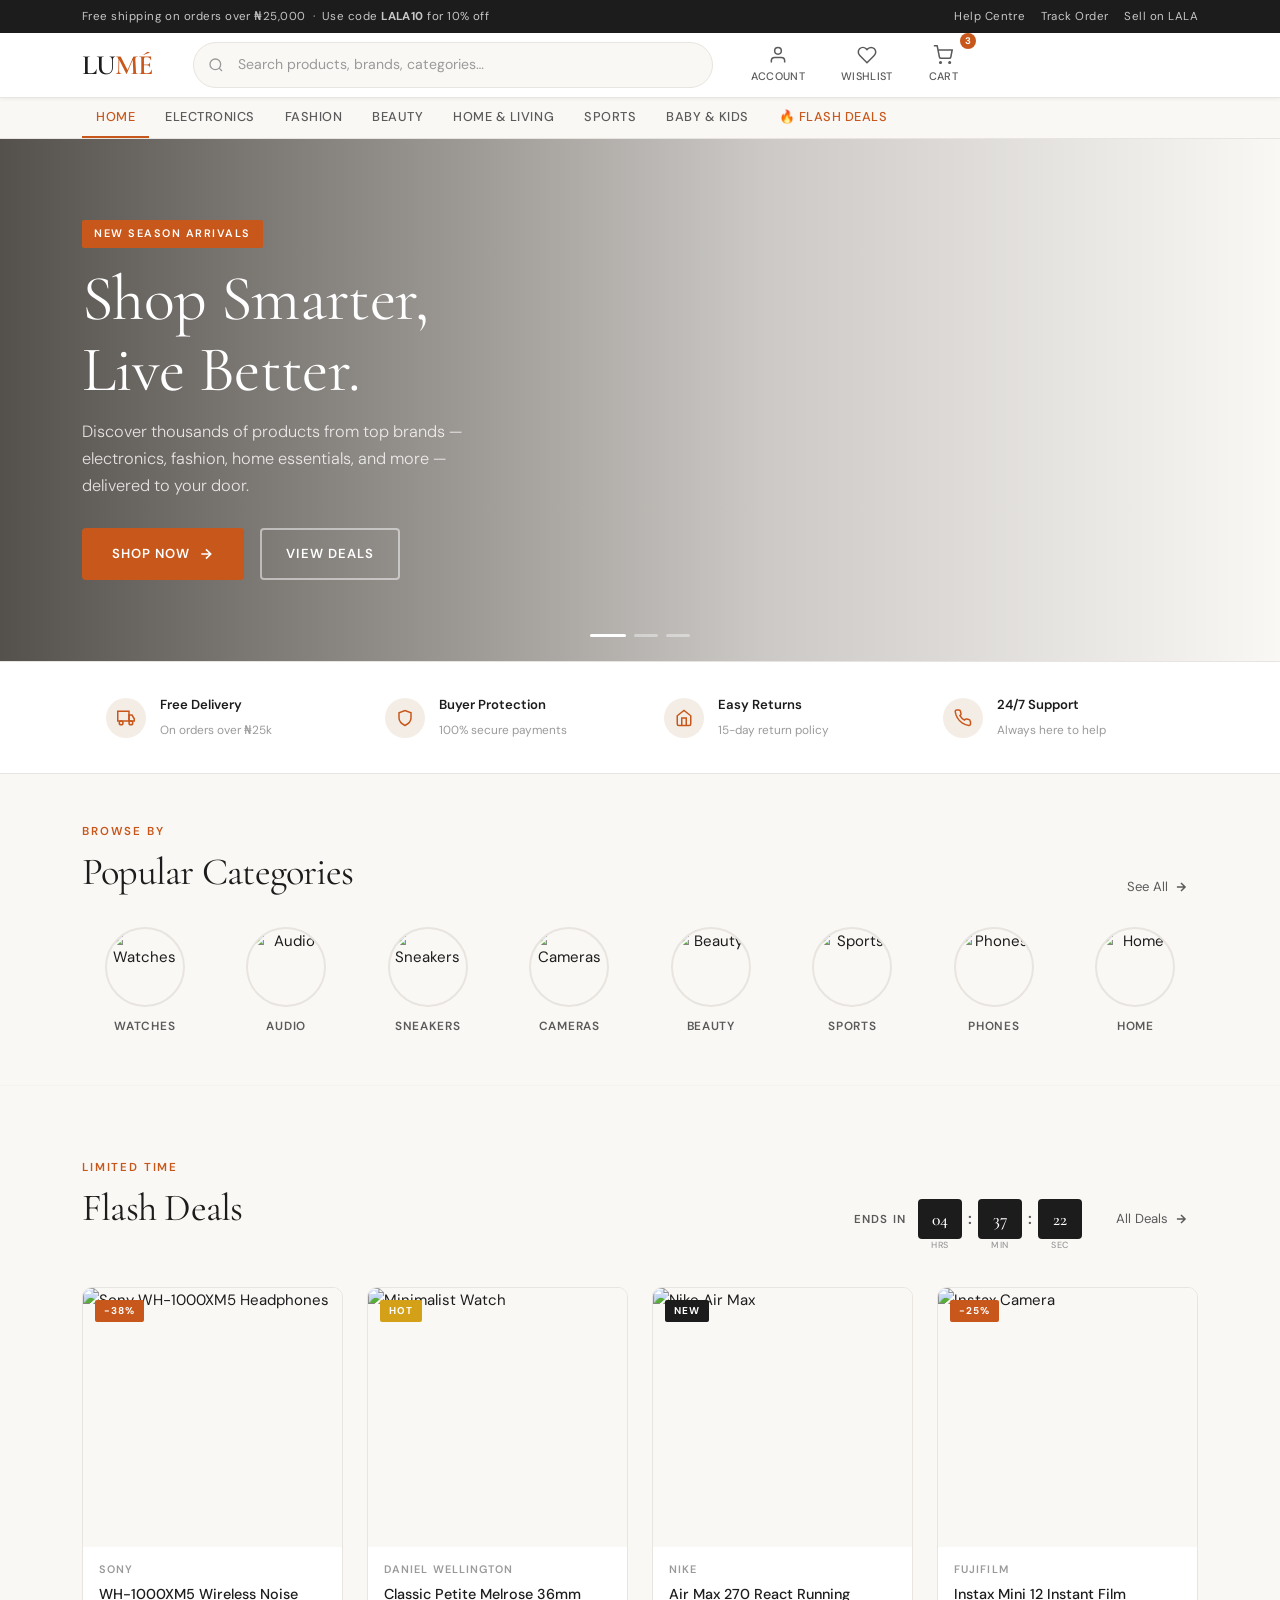
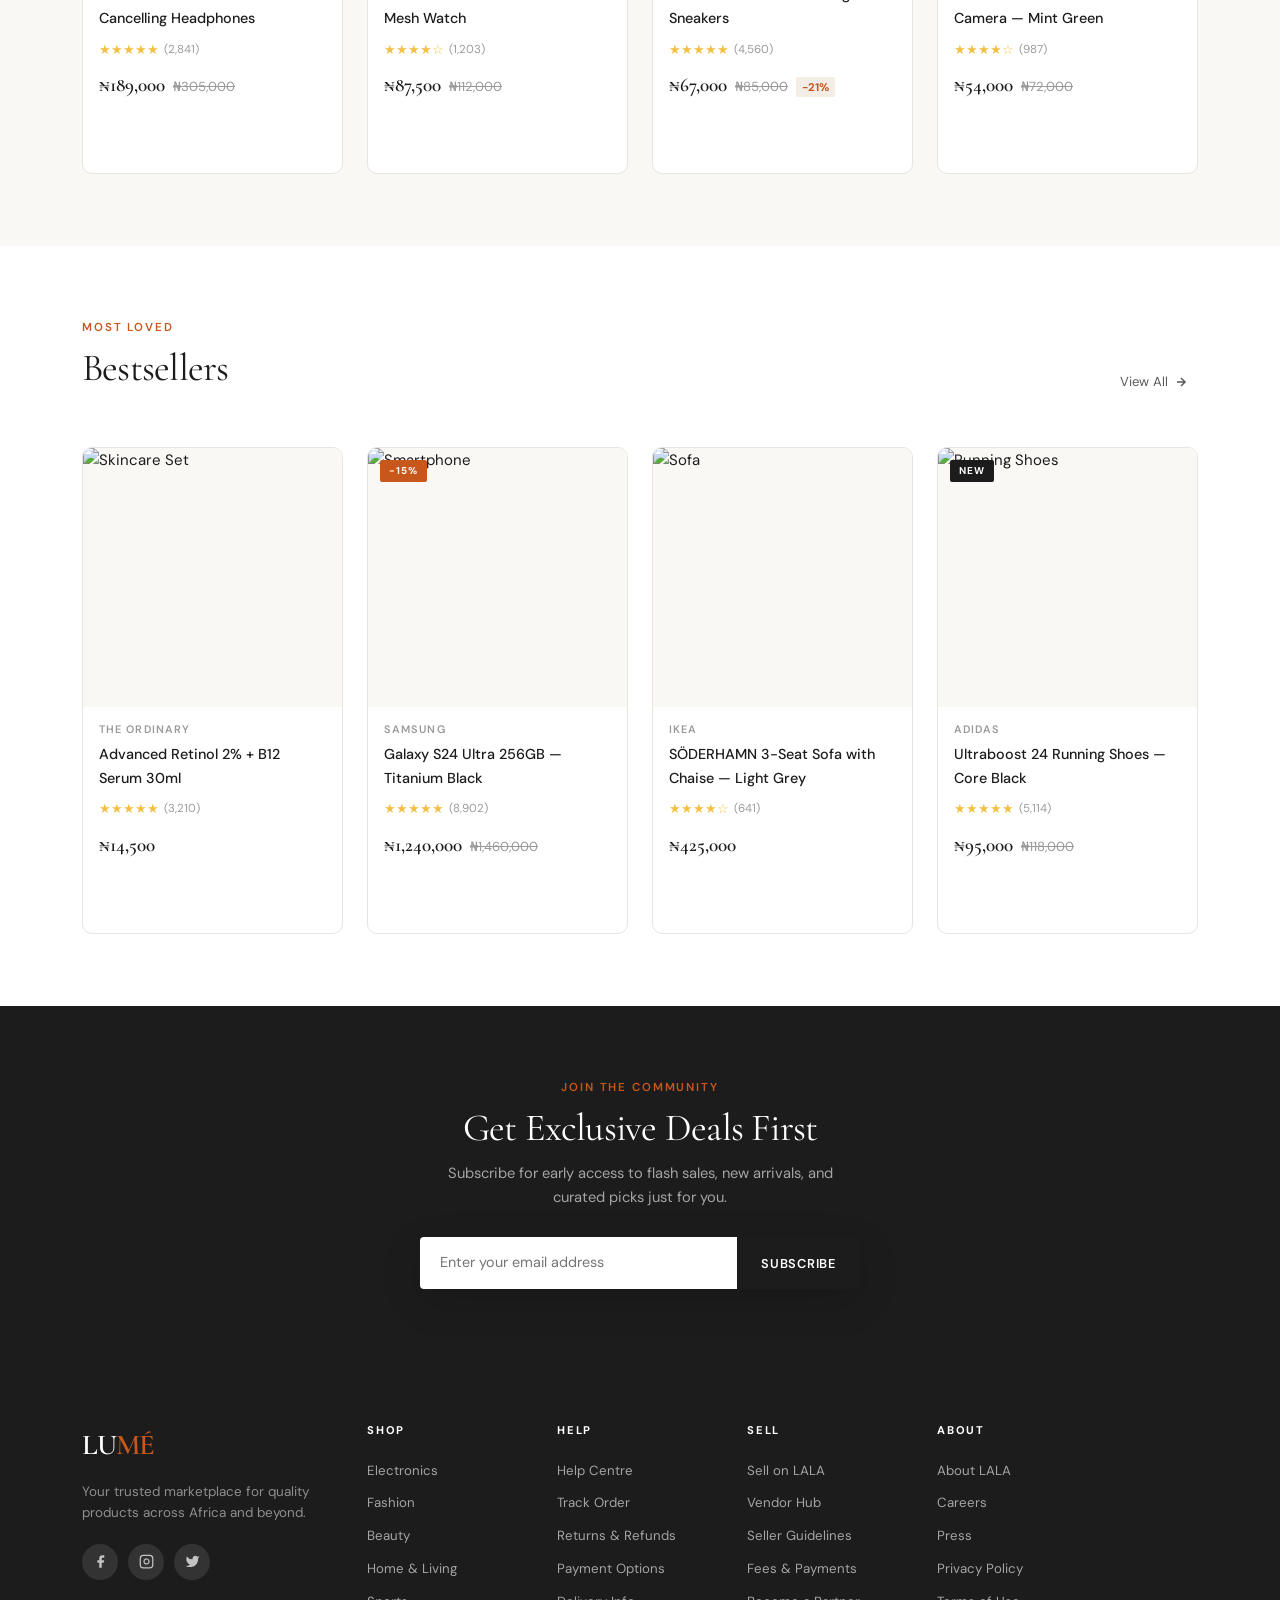
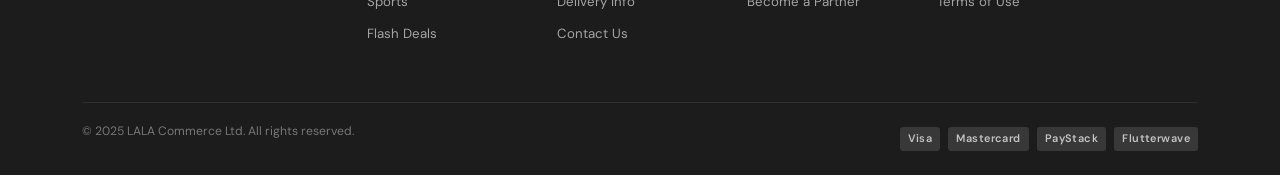
==== commit f5c40918: "Changed storefront name to LALA in all documents" ====
--- a/index.html
+++ b/index.html
@@ -3,7 +3,7 @@
 <head>
   <meta charset="UTF-8" />
   <meta name="viewport" content="width=device-width, initial-scale=1.0" />
-  <title>LUMÉ — Shop the World</title>
+  <title>LALA — Shop the World</title>
   <link rel="stylesheet" href="https://cdn.jsdelivr.net/npm/bootstrap@5.3.2/dist/css/bootstrap.min.css" />
   <link rel="stylesheet" href="style.css" />
 </head>
@@ -13,11 +13,11 @@
   <div class="top-bar">
     <div class="container">
       <div class="d-flex justify-content-between align-items-center">
-        <span>Free shipping on orders over ₦25,000 &nbsp;·&nbsp; Use code <strong>LUMÉ10</strong> for 10% off</span>
+        <span>Free shipping on orders over ₦25,000 &nbsp;·&nbsp; Use code <strong>LALA10</strong> for 10% off</span>
         <div class="d-flex gap-3">
           <a href="#">Help Centre</a>
           <a href="#">Track Order</a>
-          <a href="#">Sell on LUMÉ</a>
+          <a href="#">Sell on LALA</a>
         </div>
       </div>
     </div>
@@ -367,47 +367,6 @@
     </div>
   </section>
 
-  <!-- ─── PROMO BANNERS ───────────────────────── -->
-  <section class="section-pad-sm">
-    <div class="container">
-      <div class="row g-4">
-        <div class="col-md-7">
-          <div class="promo-banner">
-            <img src="https://images.unsplash.com/photo-1483985988355-763728e1935b?w=900&q=80" alt="Fashion Sale" />
-            <div class="promo-overlay">
-              <div class="promo-text">
-                <h3>Fashion Week<br>Is Here</h3>
-                <p>Up to 60% off premium brands</p>
-                <a href="products.html" class="btn-primary-c">Shop Fashion</a>
-              </div>
-            </div>
-          </div>
-        </div>
-        <div class="col-md-5 d-flex flex-column gap-4">
-          <div class="promo-banner" style="height:auto;flex:1">
-            <img src="https://images.unsplash.com/photo-1491553895911-0055eca6402d?w=600&q=80" alt="Sports" style="height:100%;min-height:160px;object-fit:cover;width:100%" />
-            <div class="promo-overlay">
-              <div class="promo-text">
-                <h3 style="font-size:1.2rem">Sports & Outdoors</h3>
-                <p style="font-size:.8rem">Gear up for your best season</p>
-                <a href="products.html" class="btn-primary-c" style="padding:9px 18px;font-size:.74rem">Shop Sports</a>
-              </div>
-            </div>
-          </div>
-          <div class="promo-banner" style="height:auto;flex:1">
-            <img src="https://images.unsplash.com/photo-1556909114-f6e7ad7d3136?w=600&q=80" alt="Kitchen" style="height:100%;min-height:160px;object-fit:cover;width:100%" />
-            <div class="promo-overlay">
-              <div class="promo-text">
-                <h3 style="font-size:1.2rem">Kitchen & Home</h3>
-                <p style="font-size:.8rem">Transform your living space</p>
-                <a href="products.html" class="btn-primary-c" style="padding:9px 18px;font-size:.74rem">Shop Home</a>
-              </div>
-            </div>
-          </div>
-        </div>
-      </div>
-    </div>
-  </section>
 
   <!-- ─── BESTSELLERS ──────────────────────────── -->
   <section class="section-pad" style="background:var(--white)">
@@ -552,7 +511,7 @@
         <div class="col-6 col-md-2">
           <p class="footer-heading">Sell</p>
           <ul class="footer-links">
-            <li><a href="#">Sell on LUMÉ</a></li>
+            <li><a href="#">Sell on LALA</a></li>
             <li><a href="#">Vendor Hub</a></li>
             <li><a href="#">Seller Guidelines</a></li>
             <li><a href="#">Fees & Payments</a></li>
@@ -562,7 +521,7 @@
         <div class="col-6 col-md-2">
           <p class="footer-heading">About</p>
           <ul class="footer-links">
-            <li><a href="#">About LUMÉ</a></li>
+            <li><a href="#">About LALA</a></li>
             <li><a href="#">Careers</a></li>
             <li><a href="#">Press</a></li>
             <li><a href="#">Privacy Policy</a></li>
@@ -571,7 +530,7 @@
         </div>
       </div>
       <div class="footer-bottom">
-        <p>&copy; 2025 LUMÉ Commerce Ltd. All rights reserved.</p>
+        <p>&copy; 2025 LALA Commerce Ltd. All rights reserved.</p>
         <div class="footer-payments">
           <span class="payment-badge">Visa</span>
           <span class="payment-badge">Mastercard</span>
--- a/style.css
+++ b/style.css
@@ -1,5 +1,5 @@
 /* =========================================
-   LUMÉ — Elegant E-Commerce Stylesheet
+   LALA — Elegant E-Commerce Stylesheet
    ========================================= */
 
 @import url('https://fonts.googleapis.com/css2?family=Cormorant+Garamond:wght@300;400;500;600&family=DM+Sans:wght@300;400;500;600&display=swap');
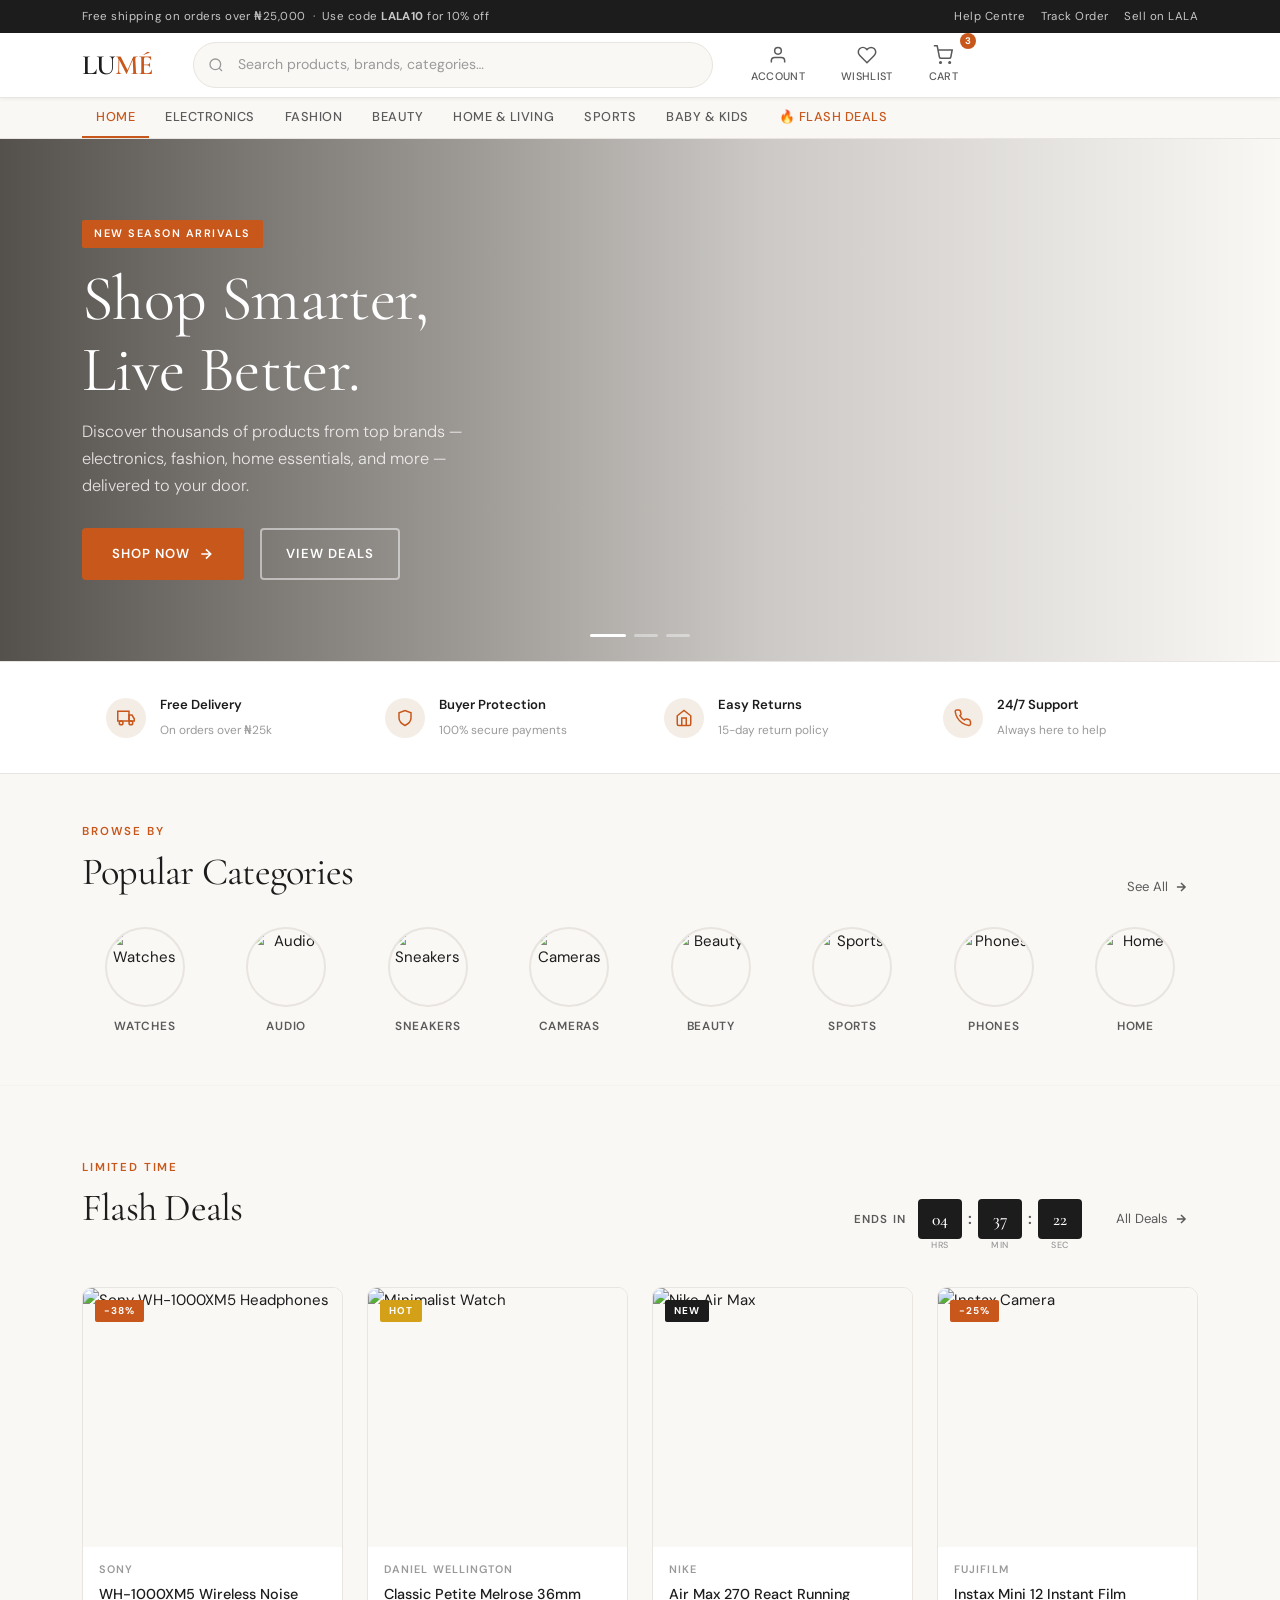
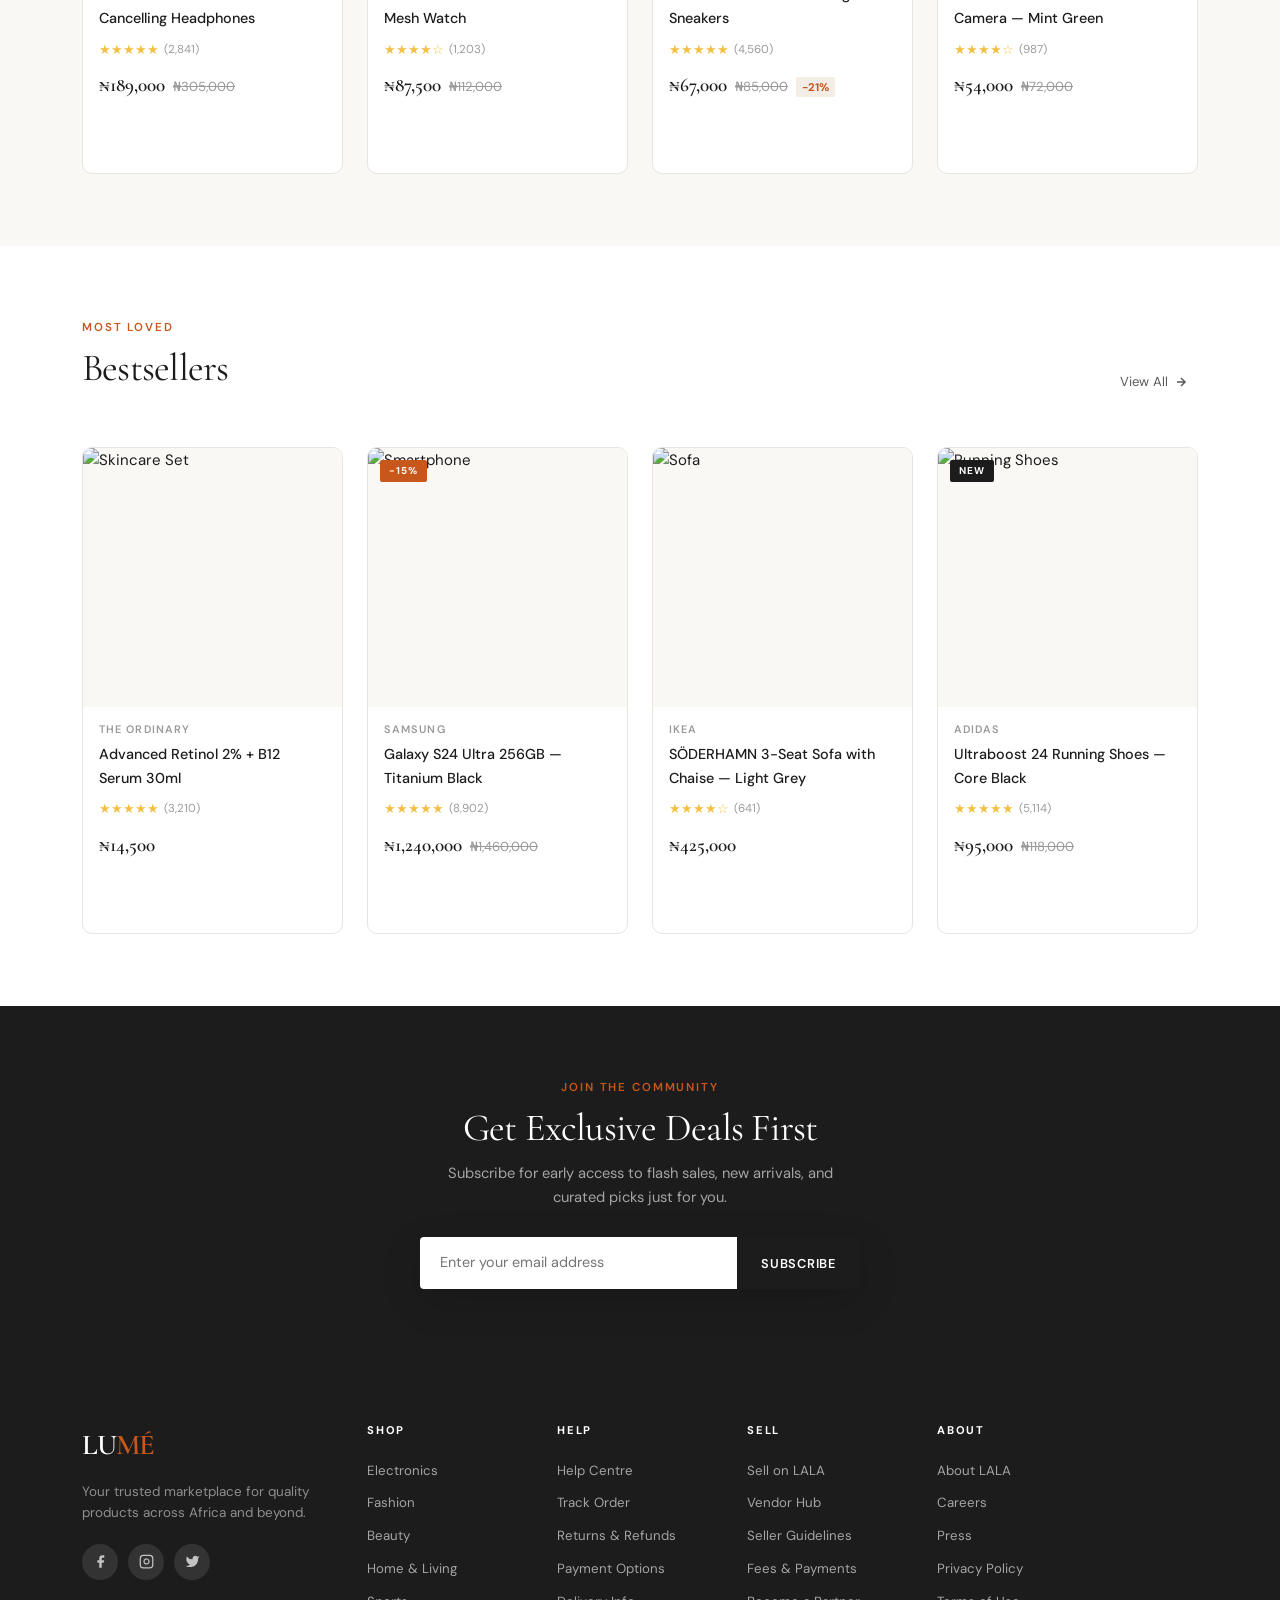
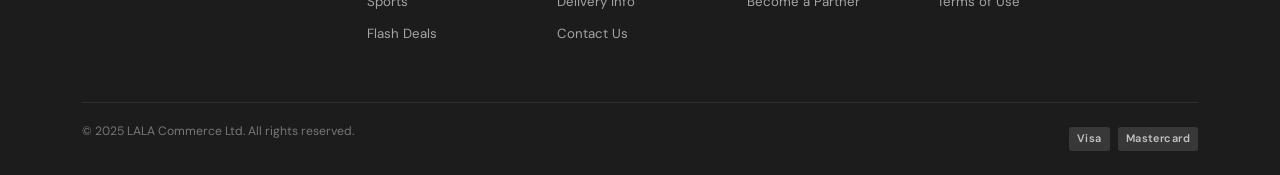
==== commit 5bafd8e4: "Modified footer to remove PayStack and Flutterwave payment badges." ====
--- a/index.html
+++ b/index.html
@@ -534,8 +534,6 @@
         <div class="footer-payments">
           <span class="payment-badge">Visa</span>
           <span class="payment-badge">Mastercard</span>
-          <span class="payment-badge">PayStack</span>
-          <span class="payment-badge">Flutterwave</span>
         </div>
       </div>
     </div>
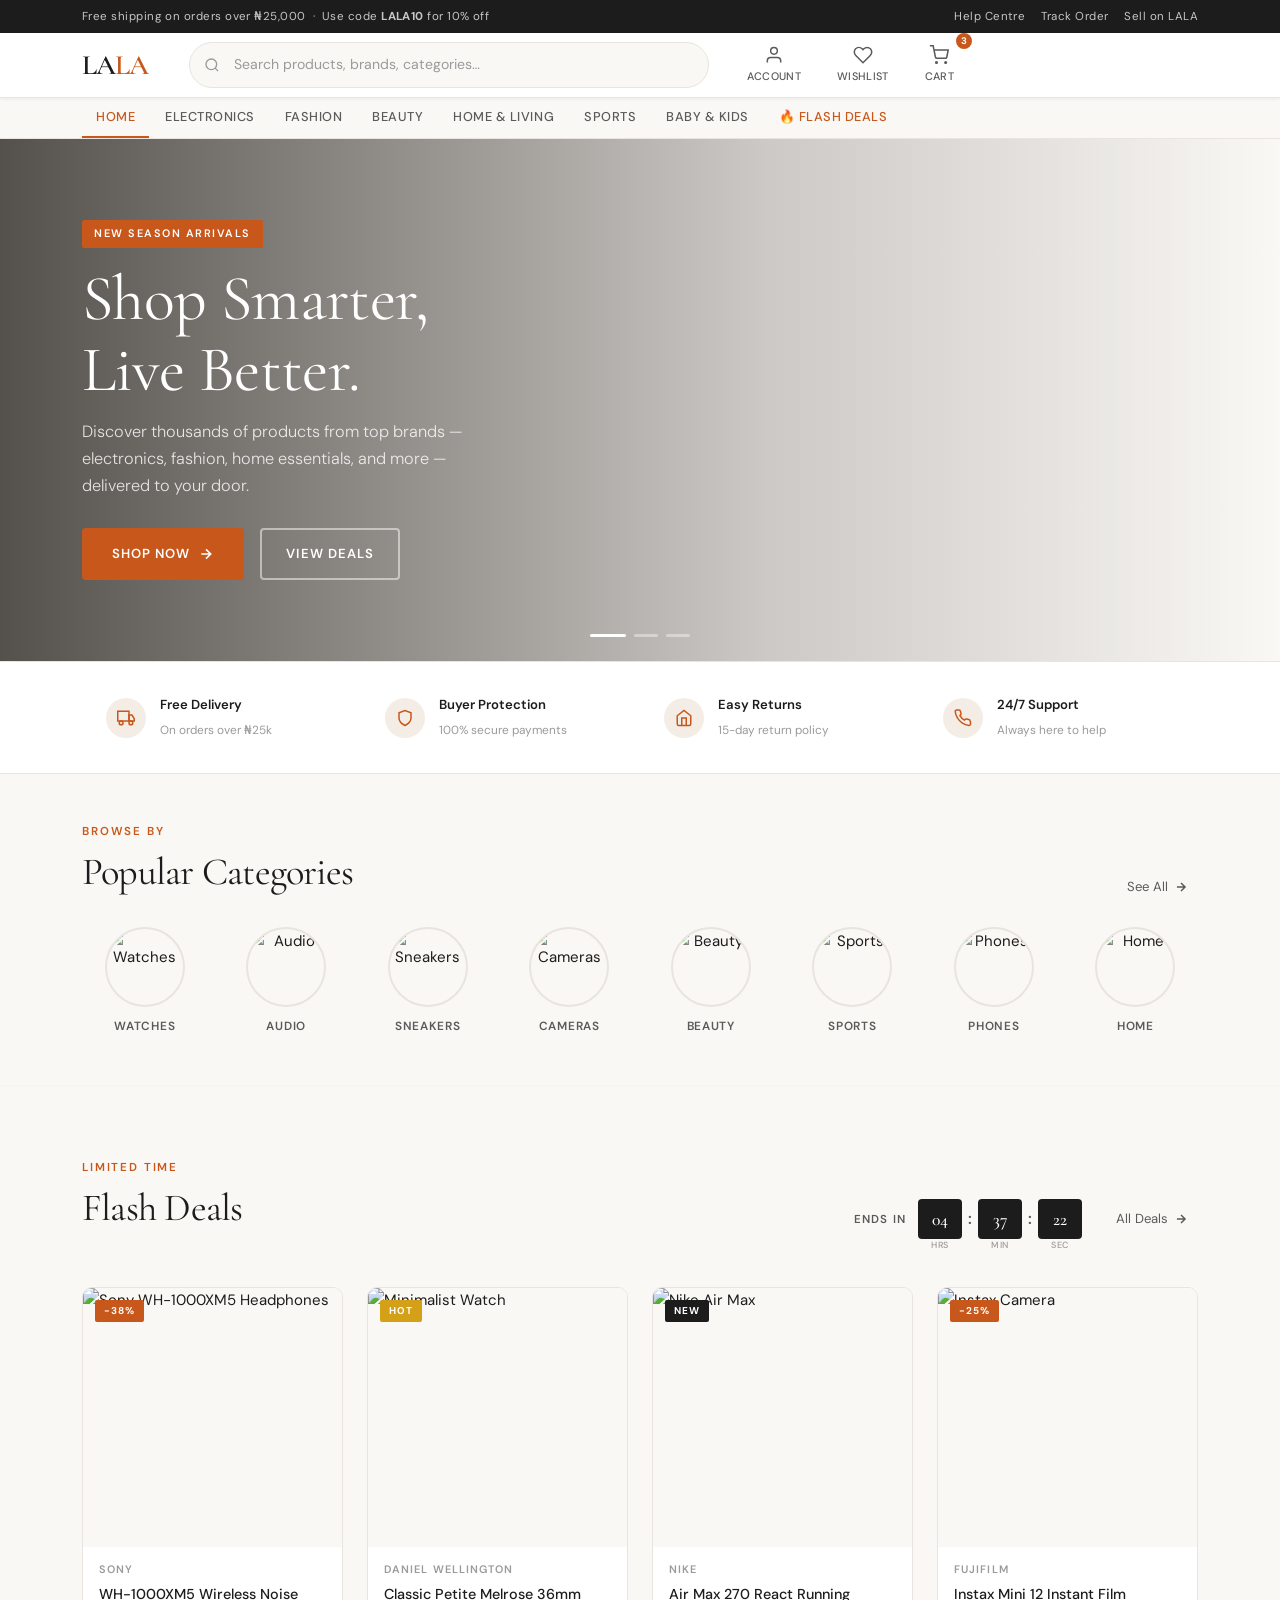
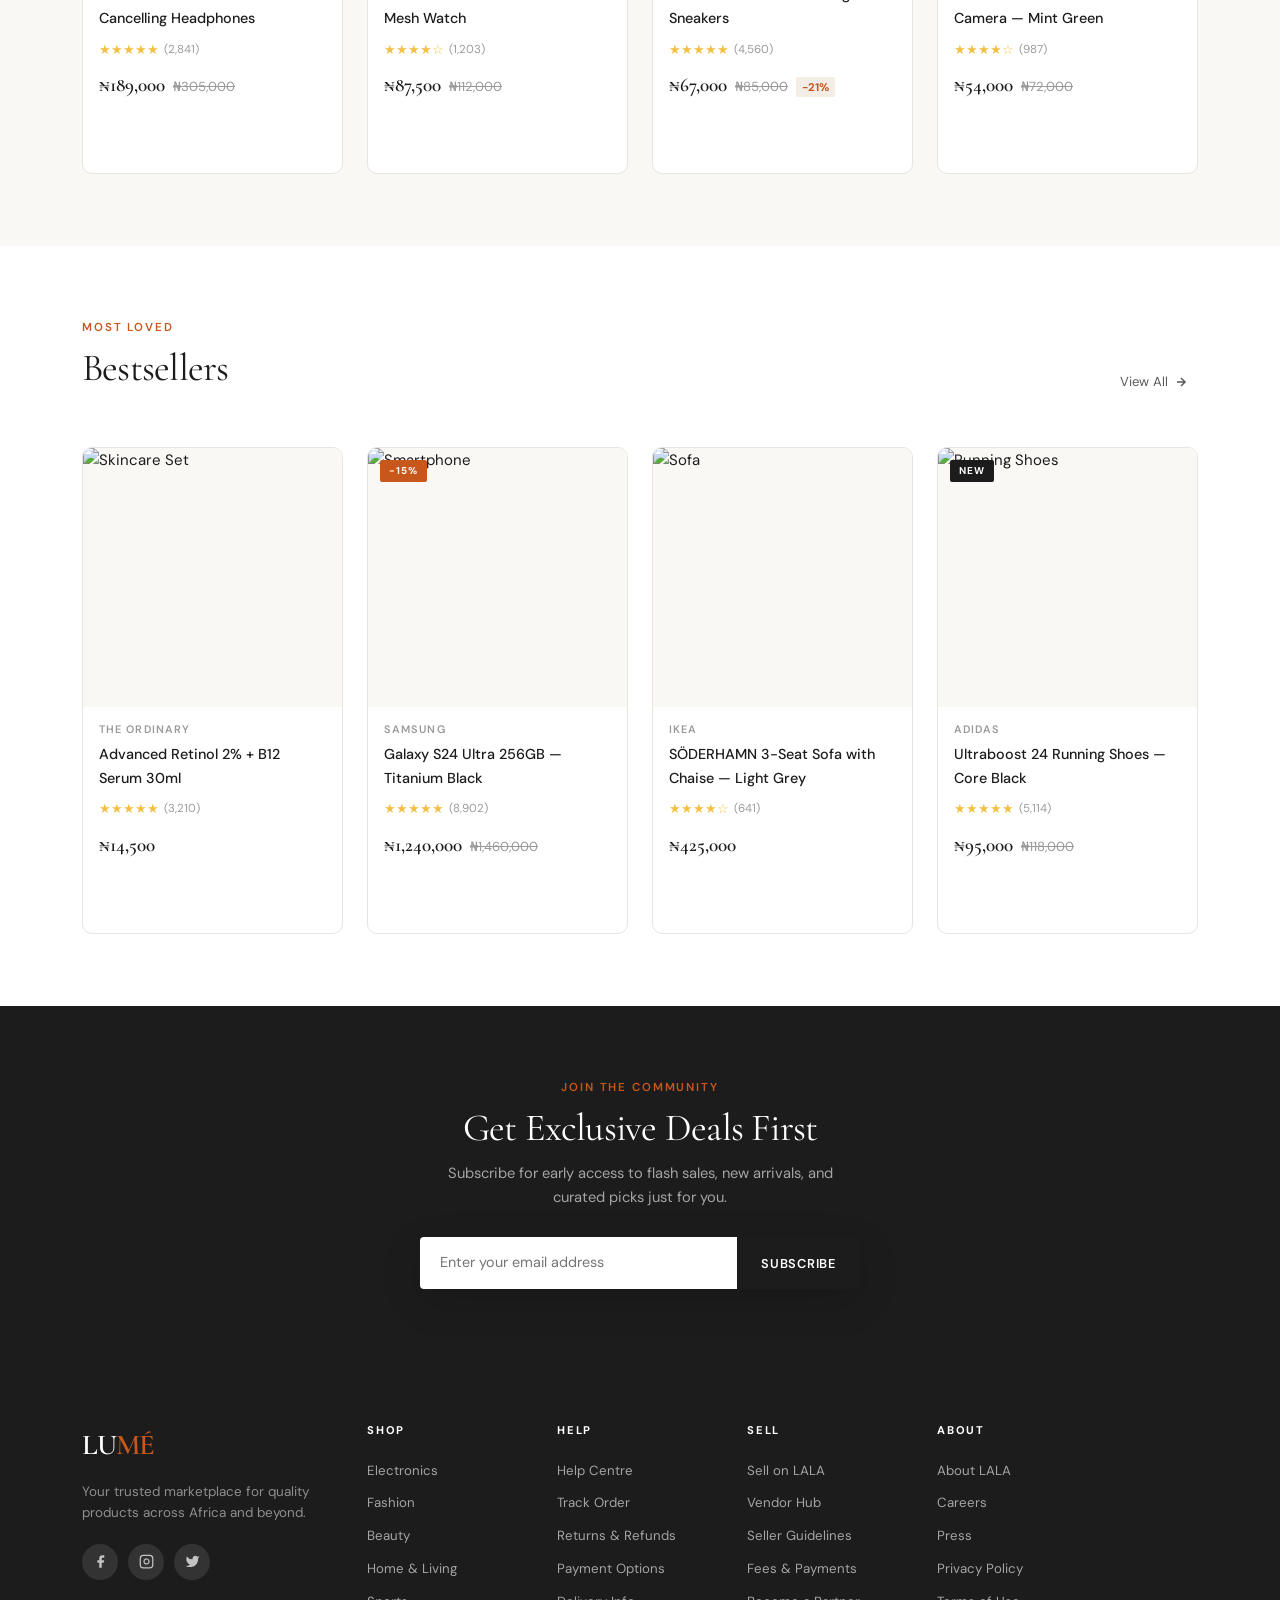
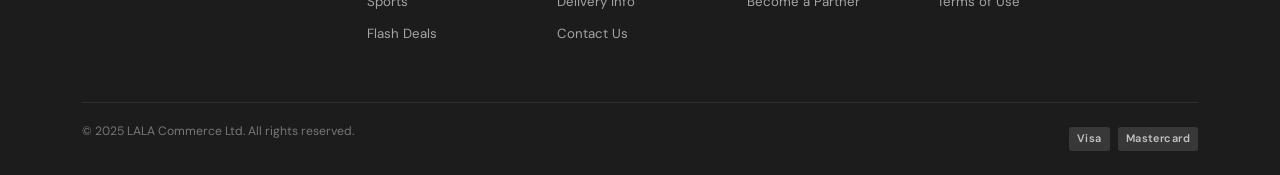
==== commit 3bdfc940: "Fixed header" ====
--- a/index.html
+++ b/index.html
@@ -27,7 +27,7 @@
   <nav class="navbar">
     <div class="container">
       <div class="navbar-inner w-100">
-        <a href="index.html" class="navbar-brand">LU<span>MÉ</span></a>
+        <a href="index.html" class="navbar-brand">LA<span>LA</span></a>
 
         <div class="search-wrap">
           <svg class="search-icon" width="16" height="16" viewBox="0 0 24 24" fill="none" stroke="currentColor" stroke-width="2"><circle cx="11" cy="11" r="8"/><path d="m21 21-4.35-4.35"/></svg>
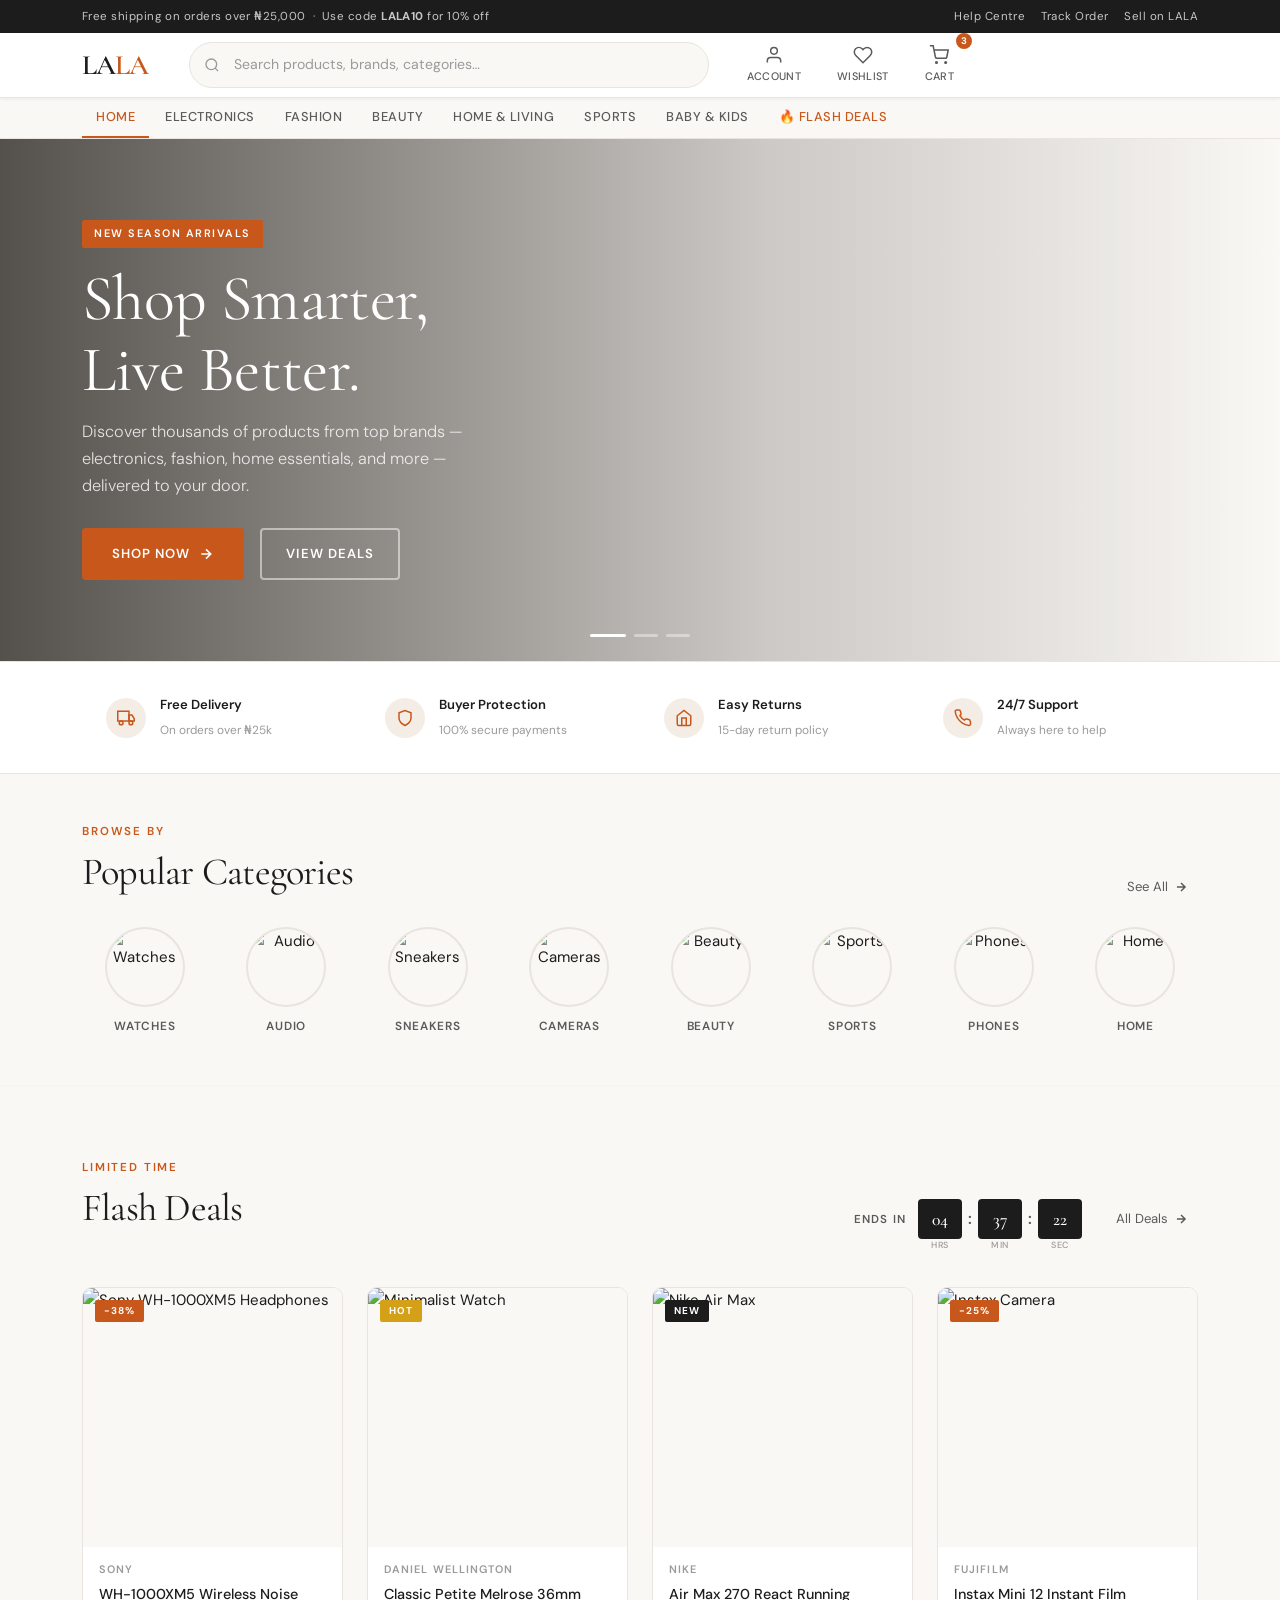
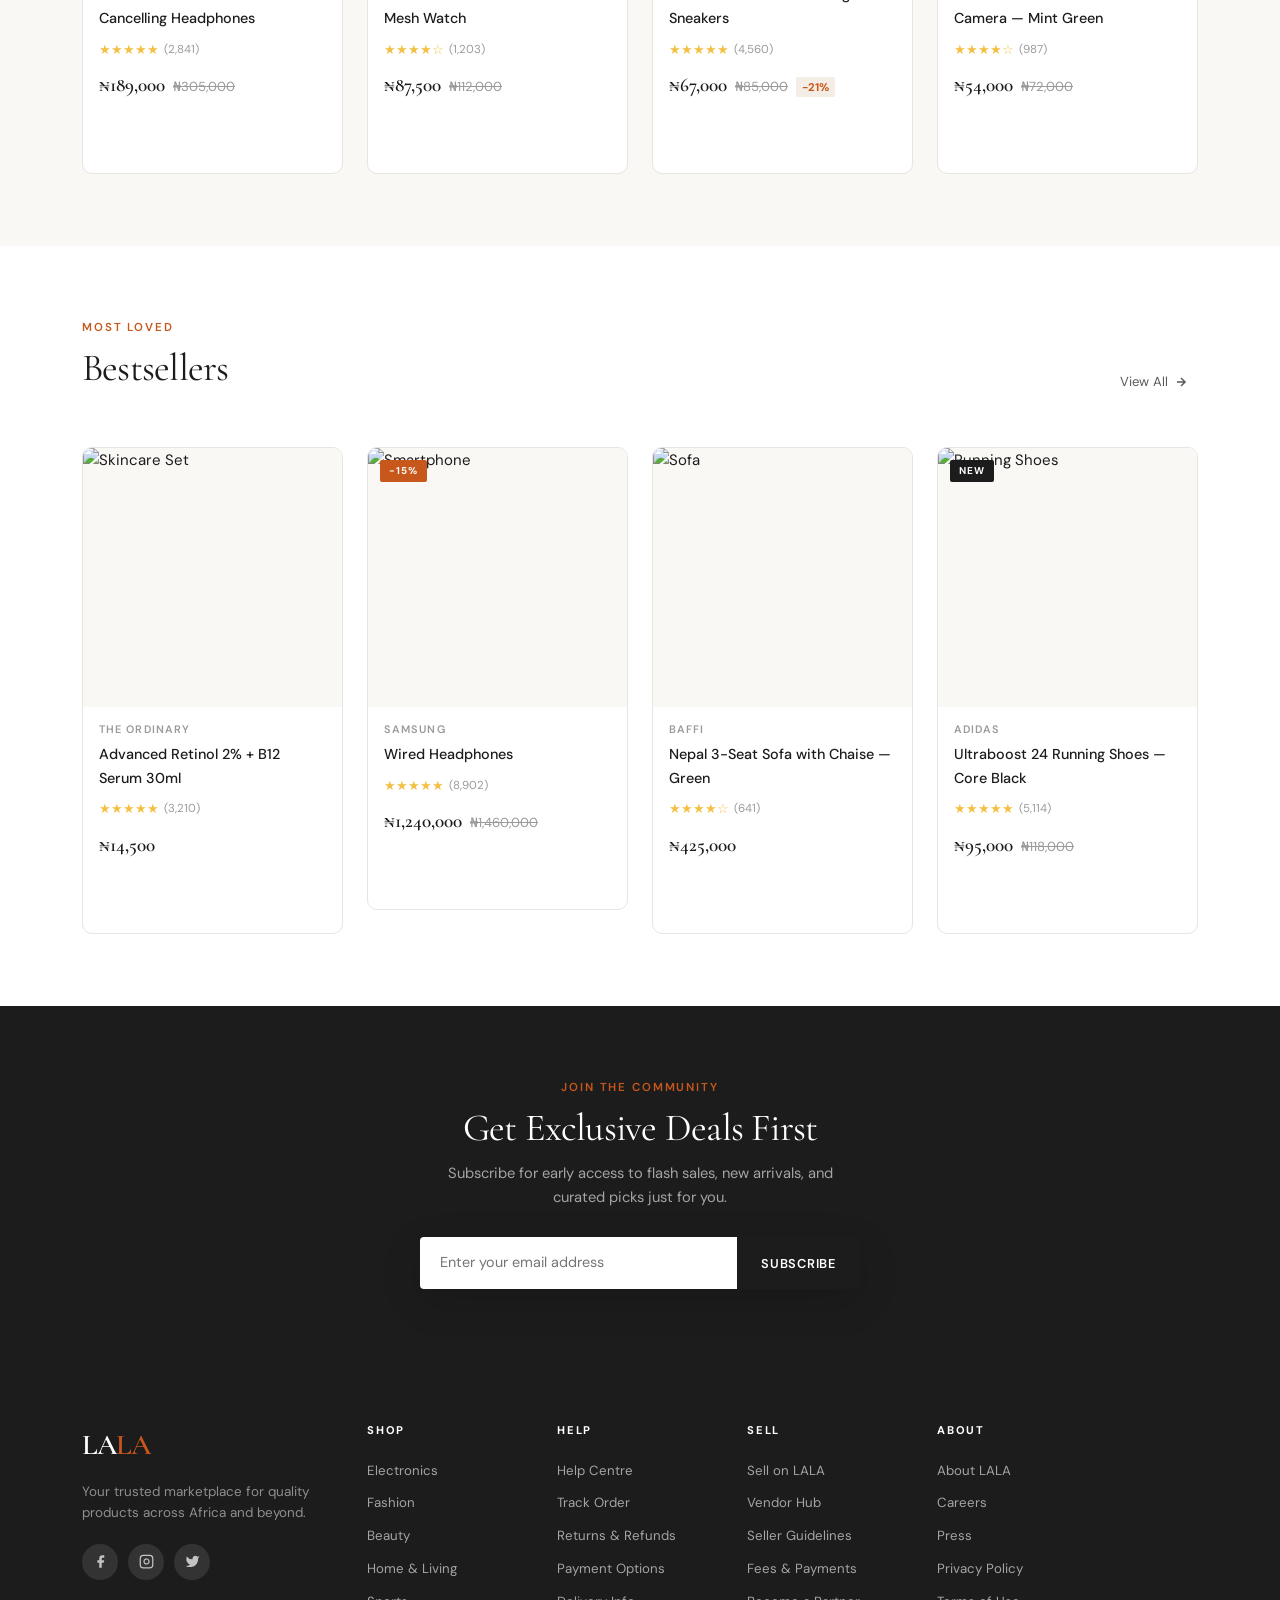
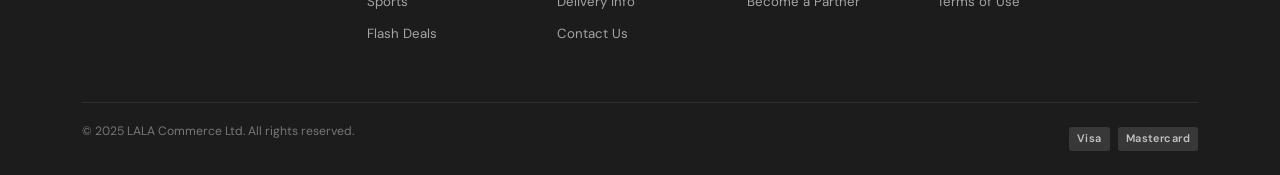
==== commit d4a99e01: "--" ====
--- a/index.html
+++ b/index.html
@@ -408,7 +408,7 @@
             </div>
             <div class="product-info">
               <p class="product-brand">Samsung</p>
-              <p class="product-name">Galaxy S24 Ultra 256GB — Titanium Black</p>
+              <p class="product-name">Wired Headphones</p>
               <div class="product-rating"><div class="stars">★★★★★</div><span class="rating-count">(8,902)</span></div>
               <div class="product-price"><span class="price-current">₦1,240,000</span><span class="price-old">₦1,460,000</span></div>
               <a href="product-detail.html" class="product-card-btn">View Product</a>
@@ -423,8 +423,8 @@
               <a href="#" class="wishlist-btn"><svg width="16" height="16" viewBox="0 0 24 24" fill="none" stroke="currentColor" stroke-width="2"><path d="M20.84 4.61a5.5 5.5 0 0 0-7.78 0L12 5.67l-1.06-1.06a5.5 5.5 0 0 0-7.78 7.78l1.06 1.06L12 21.23l7.78-7.78 1.06-1.06a5.5 5.5 0 0 0 0-7.78z"/></svg></a>
             </div>
             <div class="product-info">
-              <p class="product-brand">IKEA</p>
-              <p class="product-name">SÖDERHAMN 3-Seat Sofa with Chaise — Light Grey</p>
+              <p class="product-brand">BAFFI</p>
+              <p class="product-name">Nepal 3-Seat Sofa with Chaise — Green</p>
               <div class="product-rating"><div class="stars">★★★★☆</div><span class="rating-count">(641)</span></div>
               <div class="product-price"><span class="price-current">₦425,000</span></div>
               <a href="product-detail.html" class="product-card-btn">View Product</a>
@@ -472,7 +472,7 @@
     <div class="container">
       <div class="row g-4">
         <div class="col-12 col-md-4 col-lg-3">
-          <div class="footer-brand">LU<span>MÉ</span></div>
+          <div class="footer-brand">LA<span>LA</span></div>
           <p class="footer-tagline">Your trusted marketplace for quality products across Africa and beyond.</p>
           <div class="footer-social">
             <a href="#" class="social-btn">
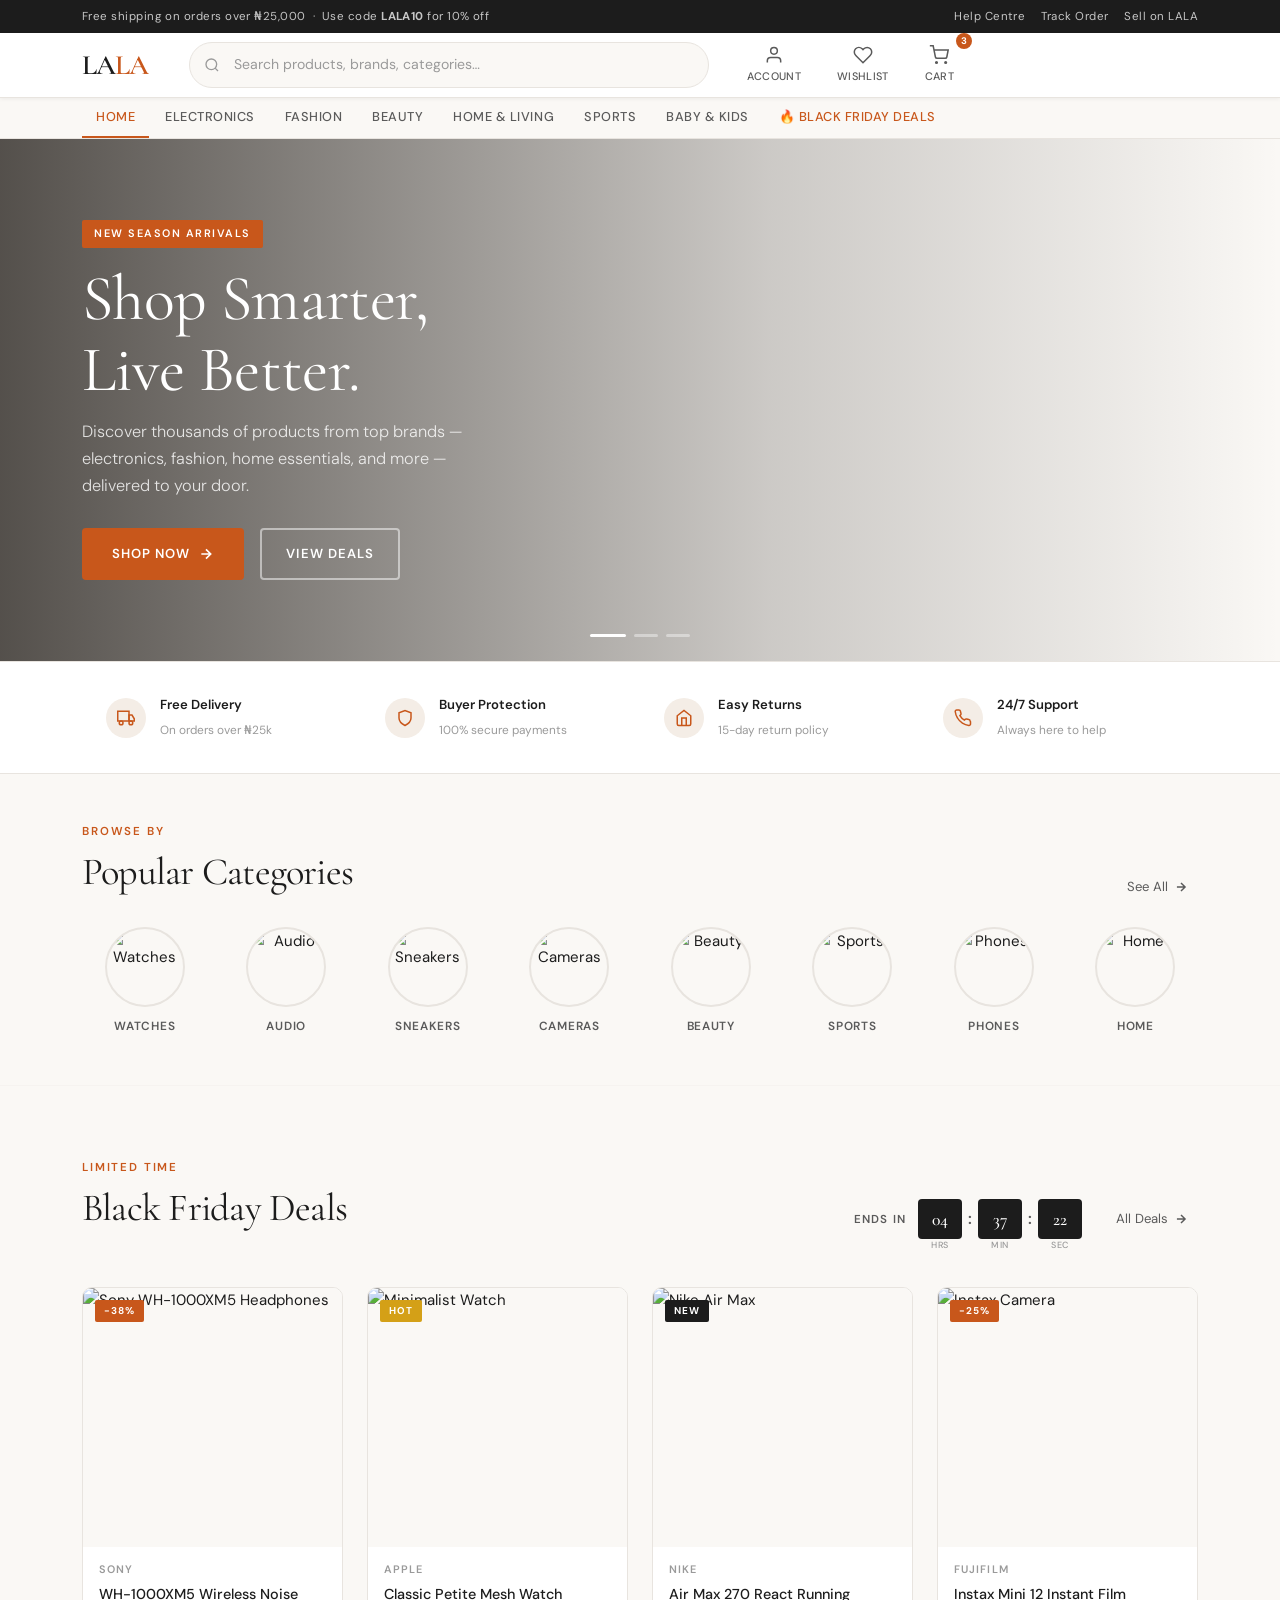
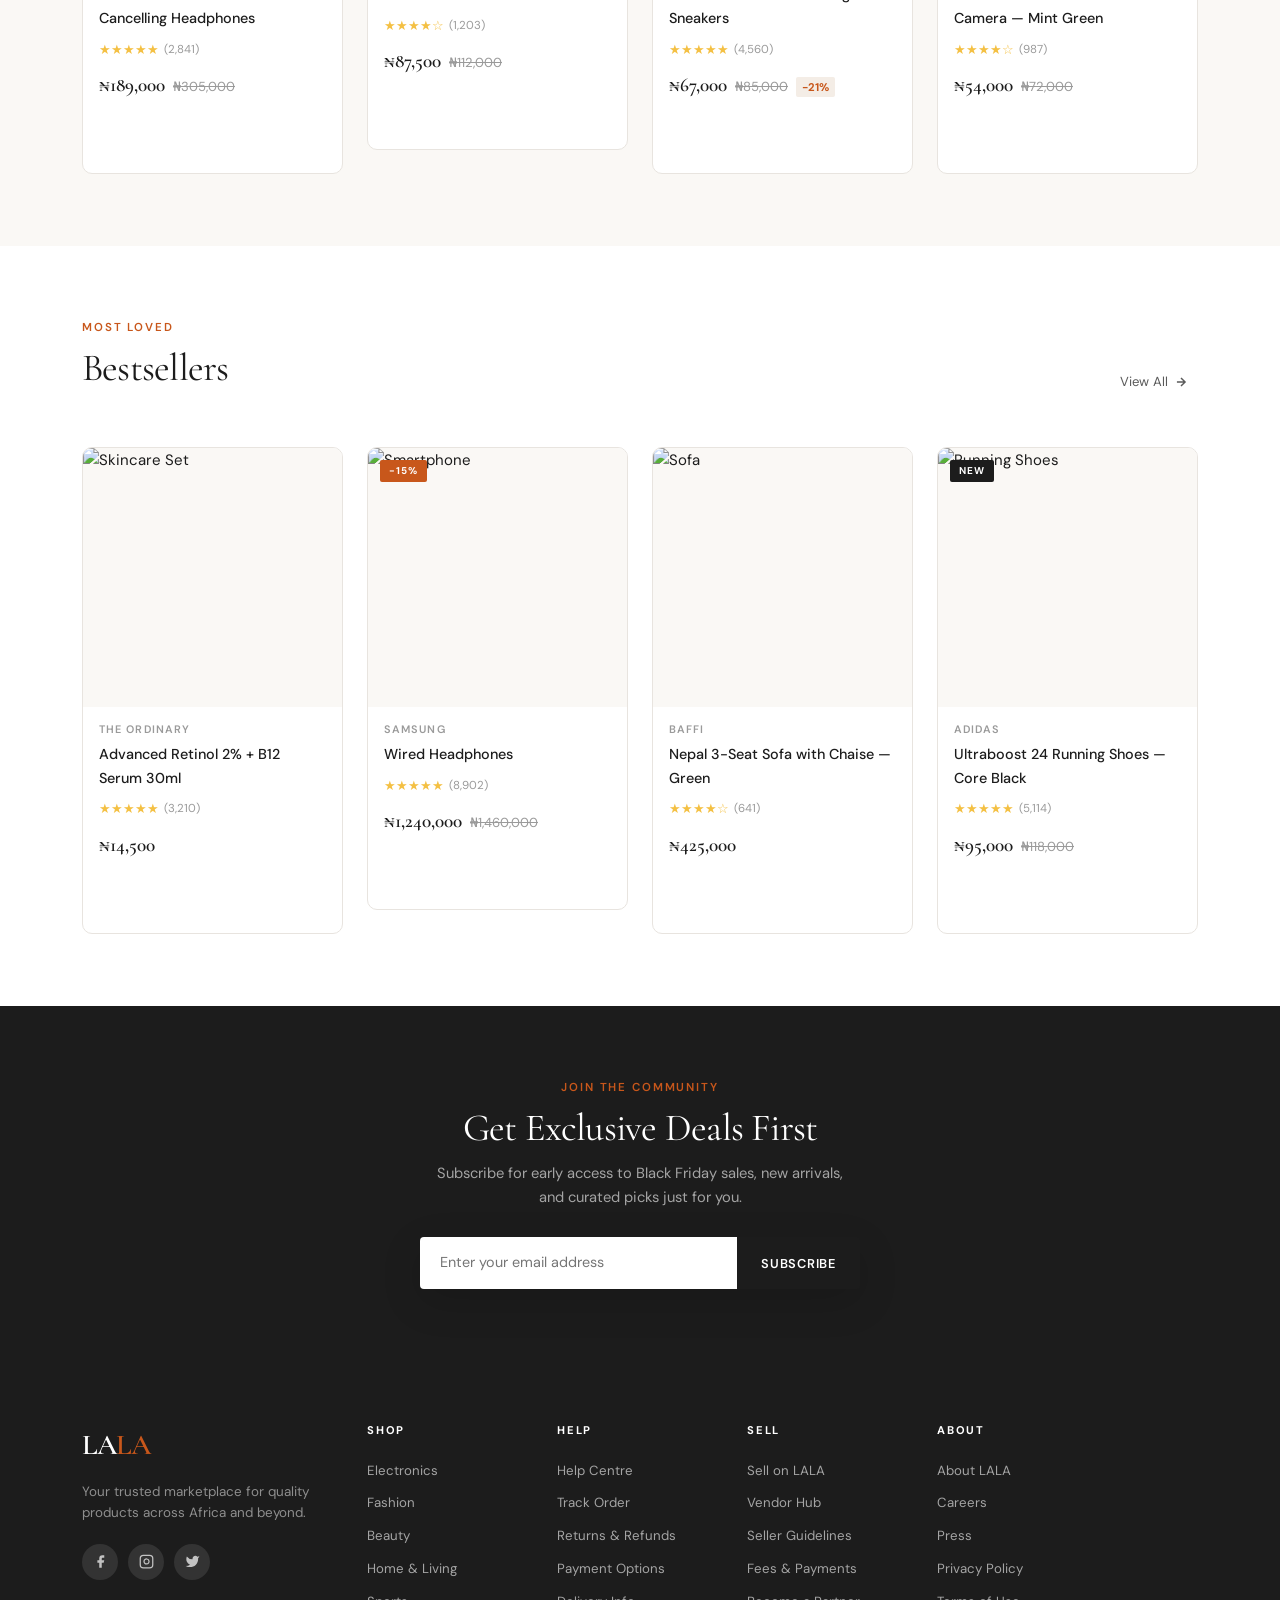
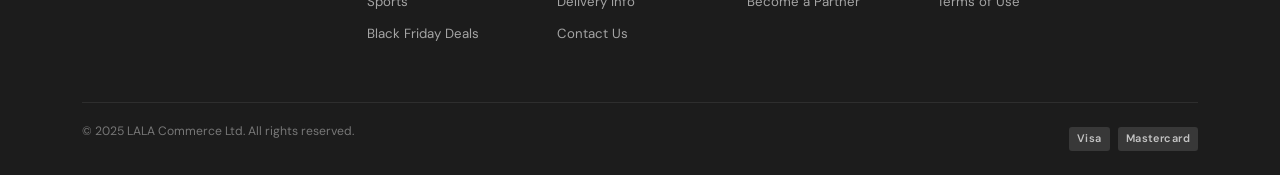
==== commit 0291dcc0: "Changed flash deals to black friday deals and updated product details and images." ====
--- a/index.html
+++ b/index.html
@@ -66,7 +66,7 @@
         <li><a href="products.html">Home & Living</a></li>
         <li><a href="products.html">Sports</a></li>
         <li><a href="products.html">Baby & Kids</a></li>
-        <li><a href="products.html" style="color:var(--accent)">🔥 Flash Deals</a></li>
+        <li><a href="products.html" style="color:var(--accent)">🔥 Black Friday Deals</a></li>
       </ul>
     </div>
   </div>
@@ -232,13 +232,13 @@
 
   <hr class="divider" />
 
-  <!-- ─── FLASH DEALS ──────────────────────────── -->
+  <!-- ─── Black Friday DEALS ──────────────────────────── -->
   <section class="section-pad">
     <div class="container">
       <div class="d-flex justify-content-between align-items-end mb-5">
         <div>
           <p class="section-label">Limited time</p>
-          <h2 class="section-title">Flash Deals</h2>
+          <h2 class="section-title">Black Friday Deals</h2>
         </div>
         <div class="d-flex align-items-center gap-4">
           <div class="deal-timer">
@@ -296,8 +296,8 @@
               <img src="https://images.unsplash.com/photo-1523275335684-37898b6baf30?w=480&q=80" alt="Minimalist Watch" />
             </div>
             <div class="product-info">
-              <p class="product-brand">Daniel Wellington</p>
-              <p class="product-name">Classic Petite Melrose 36mm Mesh Watch</p>
+              <p class="product-brand">Apple </p>
+              <p class="product-name">Classic Petite Mesh Watch</p>
               <div class="product-rating">
                 <div class="stars">★★★★☆</div>
                 <span class="rating-count">(1,203)</span>
@@ -457,7 +457,7 @@
     <div class="container text-center">
       <p class="section-label" style="color:var(--accent)">Join the community</p>
       <h2 class="section-title" style="color:white;margin-bottom:10px">Get Exclusive Deals First</h2>
-      <p style="color:rgba(255,255,255,.6);max-width:420px;margin:0 auto 28px;font-size:.92rem">Subscribe for early access to flash sales, new arrivals, and curated picks just for you.</p>
+      <p style="color:rgba(255,255,255,.6);max-width:420px;margin:0 auto 28px;font-size:.92rem">Subscribe for early access to Black Friday sales, new arrivals, and curated picks just for you.</p>
       <div class="d-flex justify-content-center">
         <div style="display:flex;gap:0;max-width:440px;width:100%;border-radius:var(--radius);overflow:hidden;box-shadow:var(--shadow-lg)">
           <input type="email" placeholder="Enter your email address" style="flex:1;padding:14px 20px;border:none;font-family:var(--font-body);font-size:.9rem;outline:none;background:white;" />
@@ -494,7 +494,7 @@
             <li><a href="products.html">Beauty</a></li>
             <li><a href="products.html">Home & Living</a></li>
             <li><a href="products.html">Sports</a></li>
-            <li><a href="products.html">Flash Deals</a></li>
+            <li><a href="products.html">Black Friday Deals</a></li>
           </ul>
         </div>
         <div class="col-6 col-md-2">
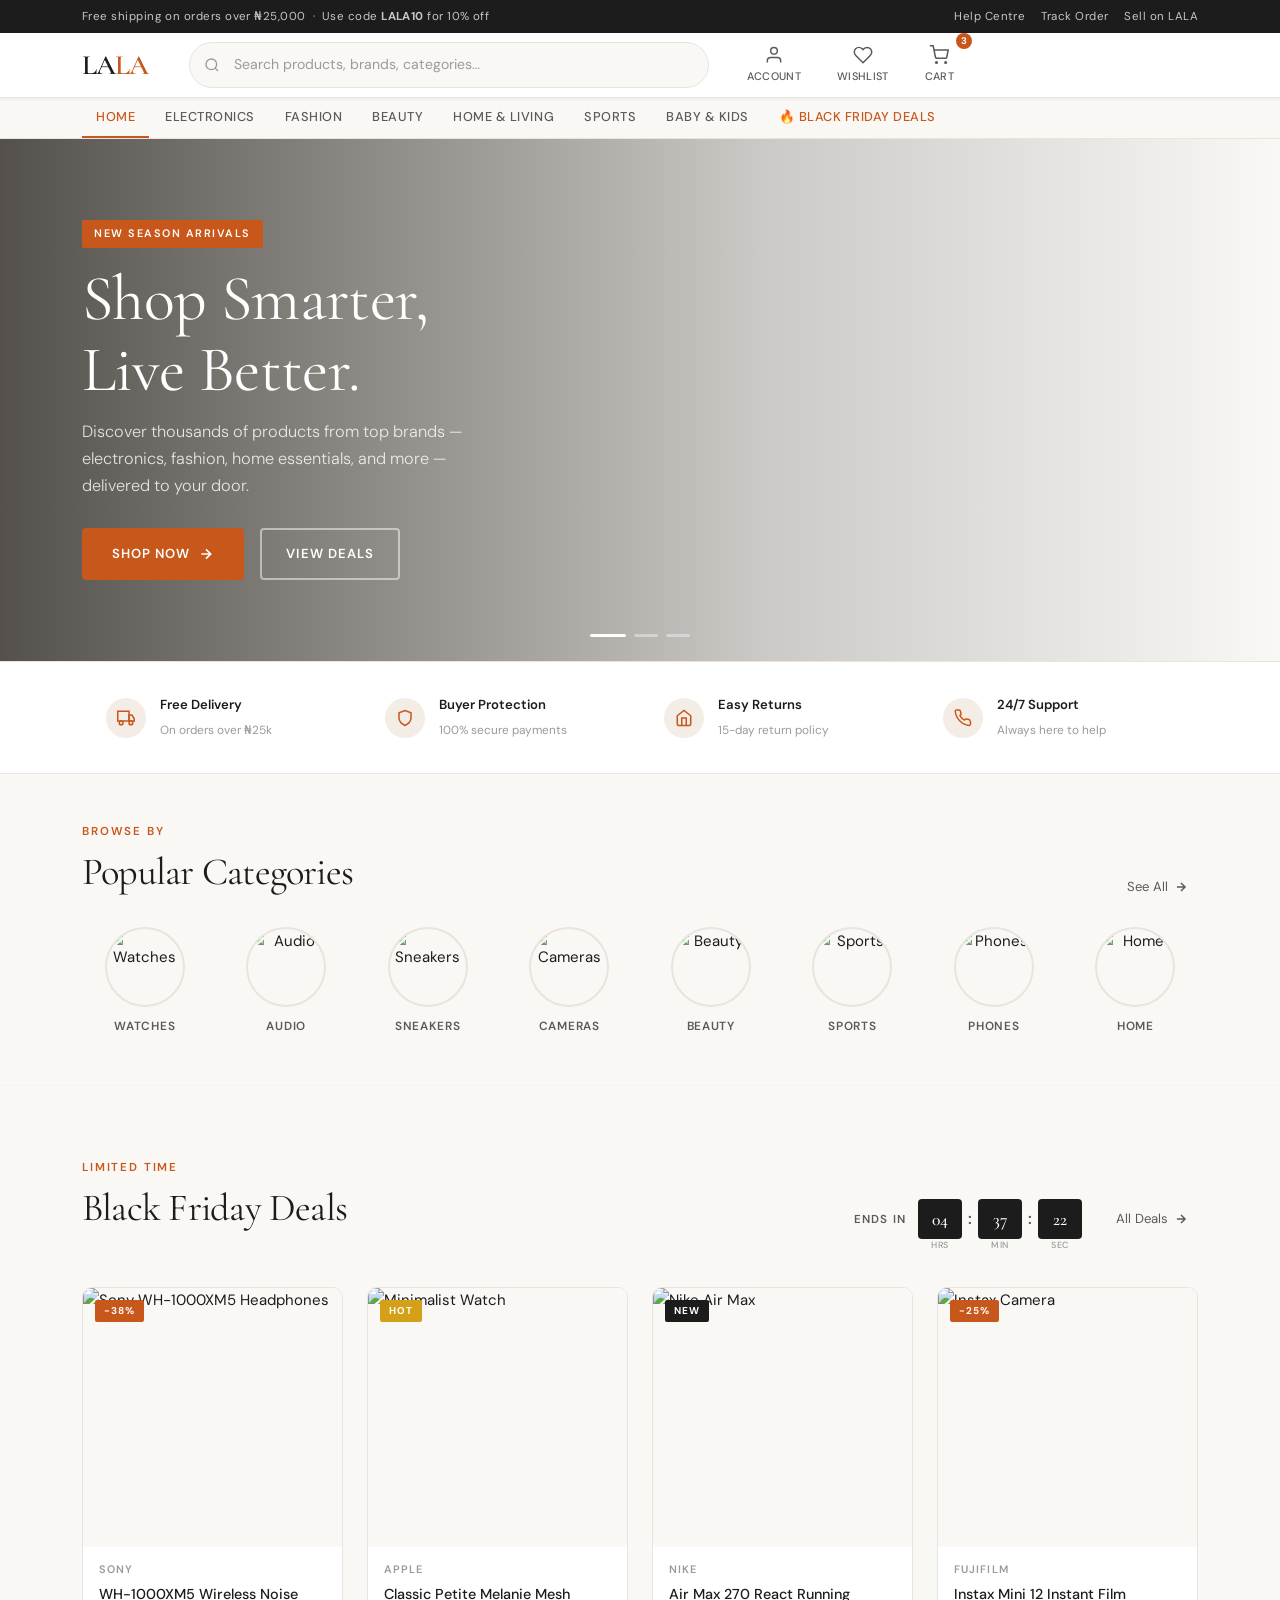
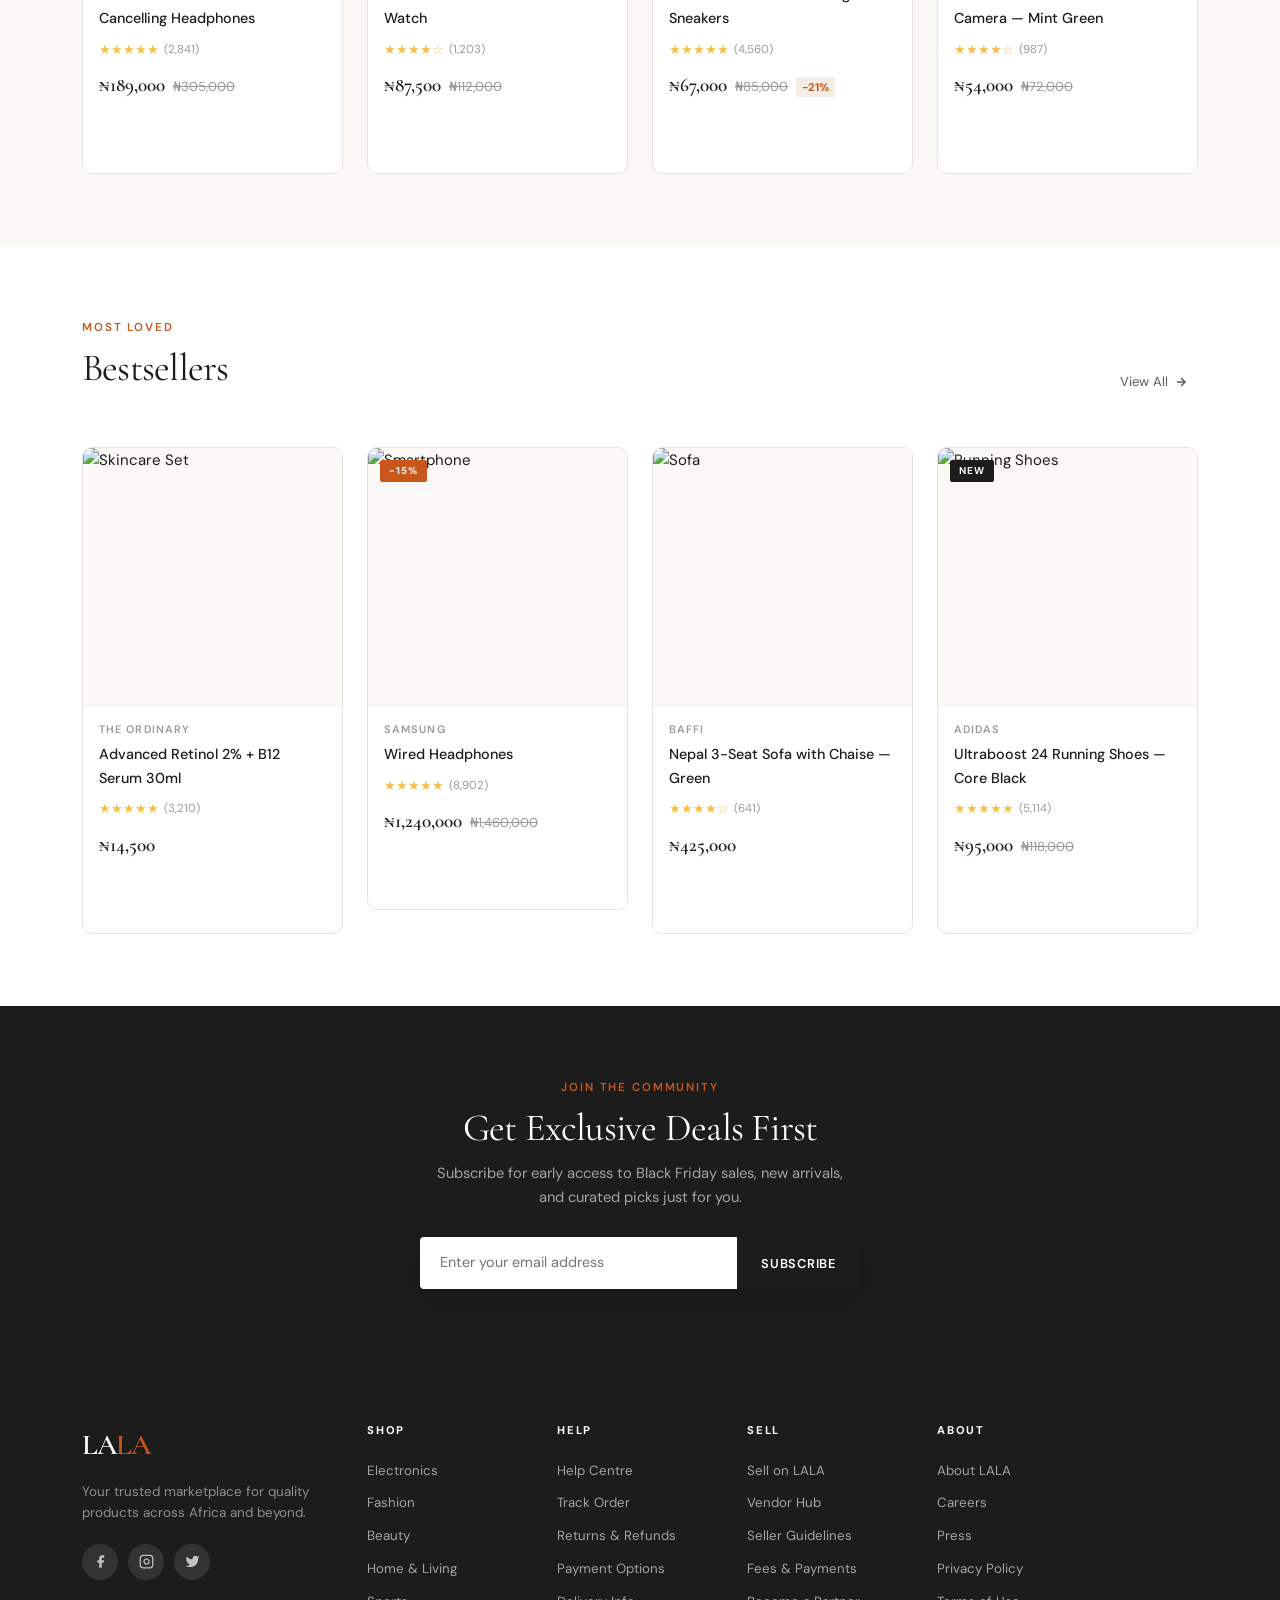
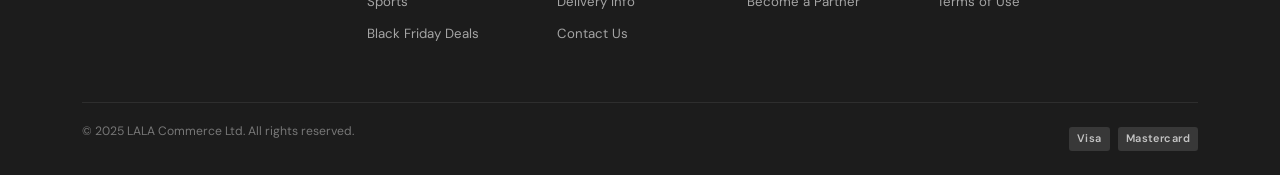
==== commit e129dd0c: "changes made to the index.html file to update the content and improve the design. Added new sections" ====
--- a/index.html
+++ b/index.html
@@ -297,7 +297,7 @@
             </div>
             <div class="product-info">
               <p class="product-brand">Apple </p>
-              <p class="product-name">Classic Petite Mesh Watch</p>
+              <p class="product-name">Classic Petite Melanie  Mesh Watch</p>
               <div class="product-rating">
                 <div class="stars">★★★★☆</div>
                 <span class="rating-count">(1,203)</span>
